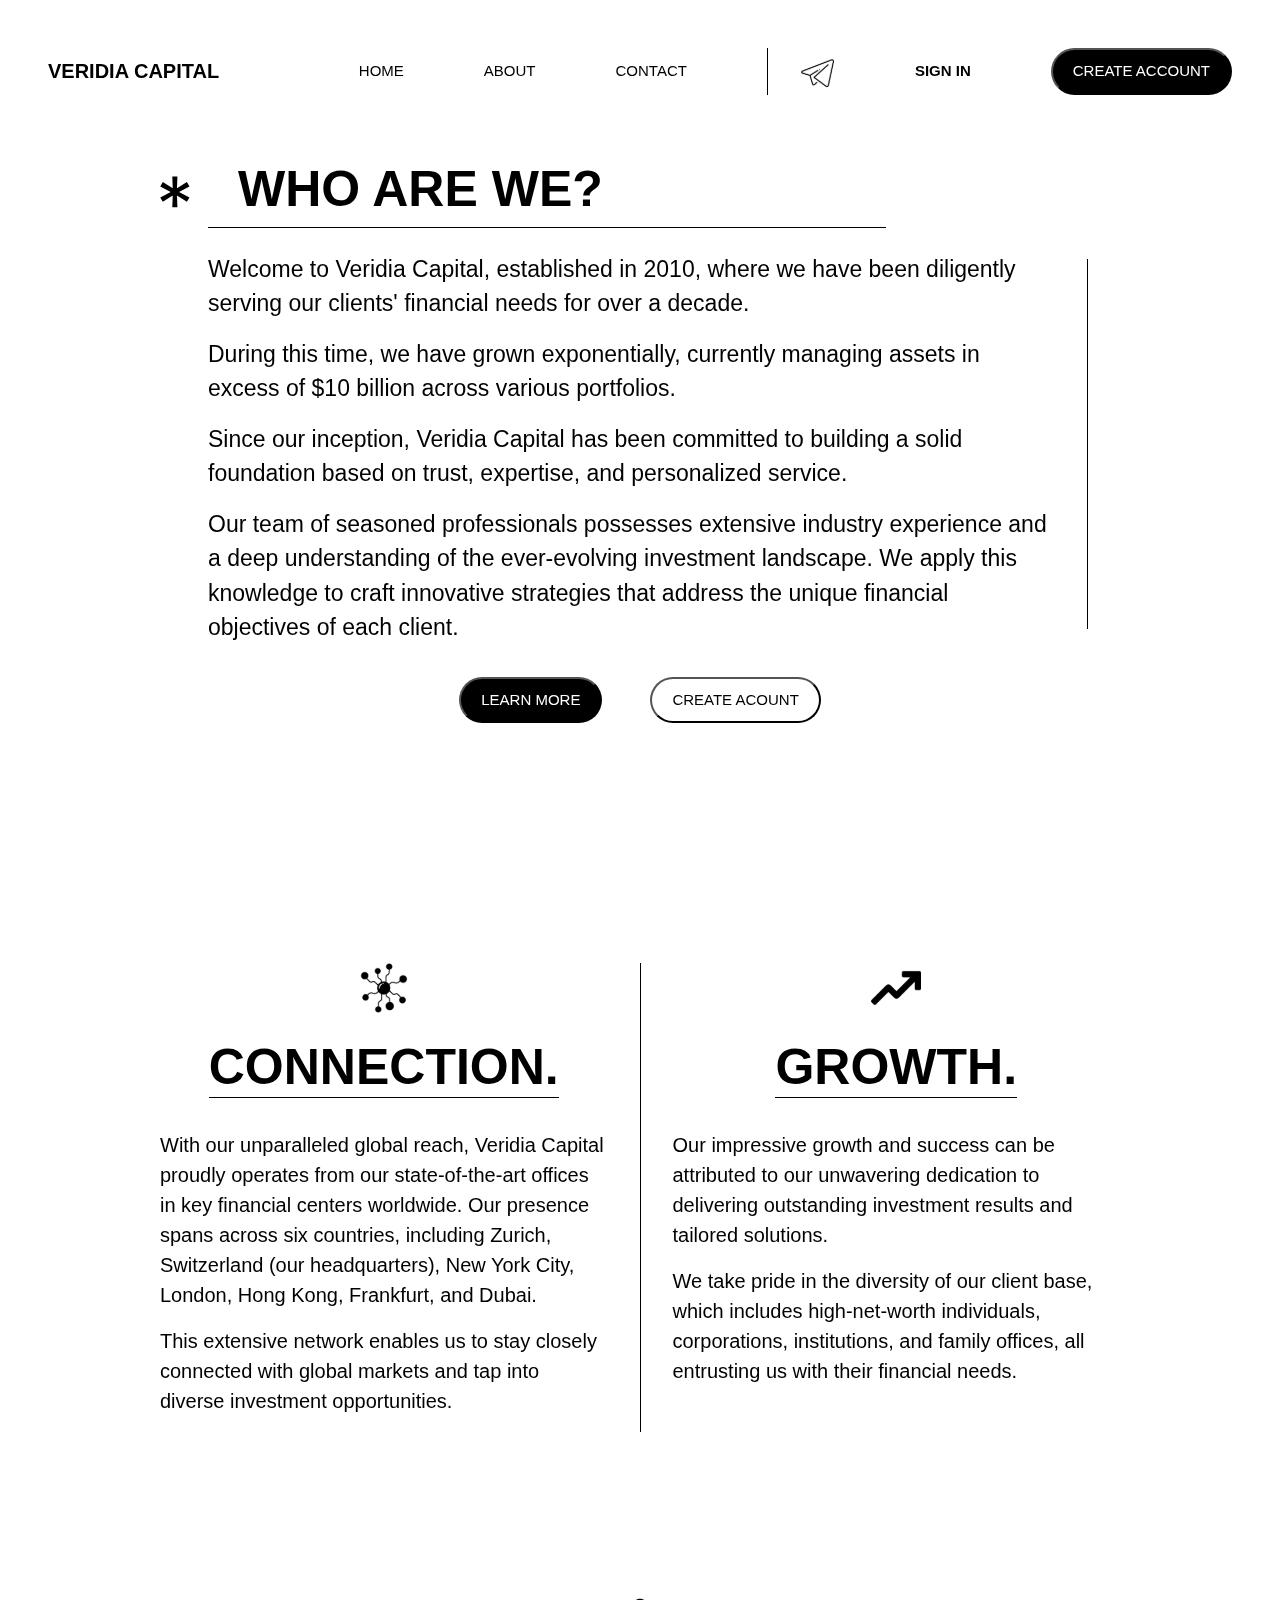
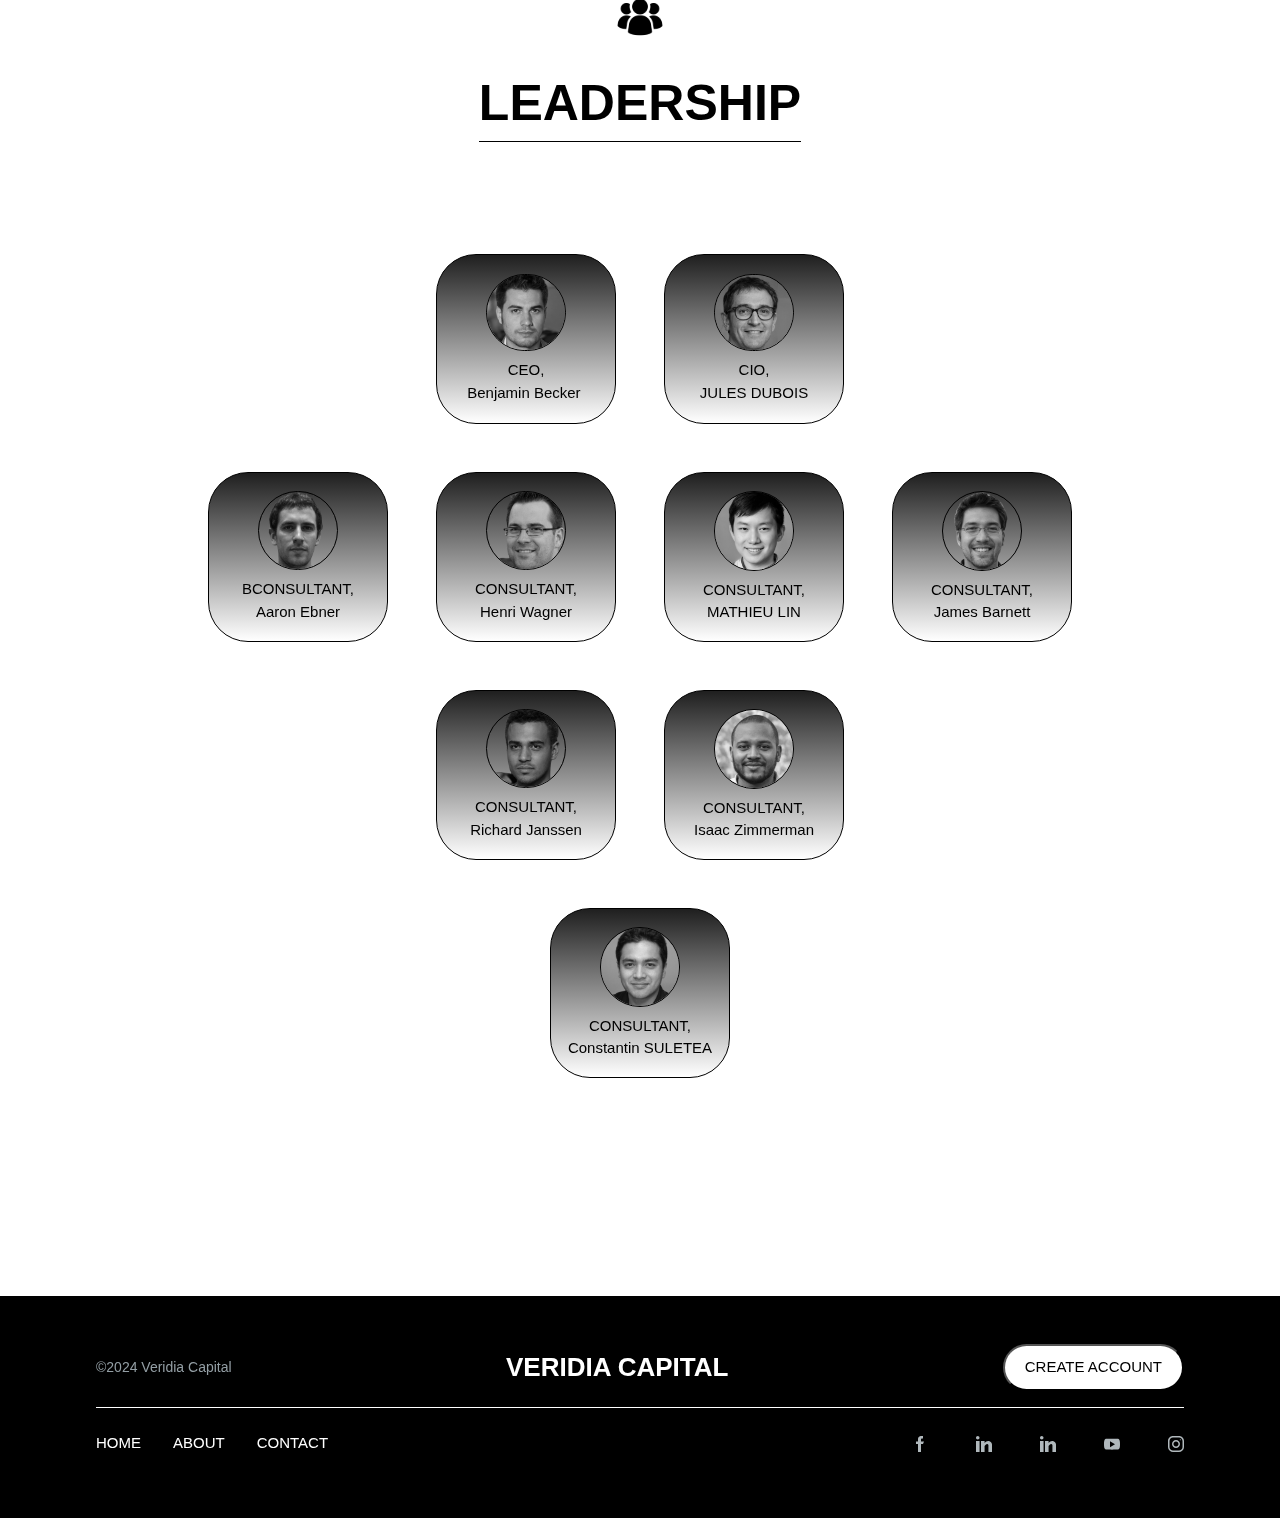
==== index.html @ 61f3ff70 "landing page" ====
<!DOCTYPE html>
<html lang="en">
  <head>
    <meta charset="UTF-8" />
    <meta name="viewport" content="width=device-width, initial-scale=1.0" />
    <title>« veridia » capital</title>
    <link
      rel="stylesheet"
      href="https://cdn.jsdelivr.net/npm/bootstrap@4.3.1/dist/css/bootstrap.min.css"
      integrity="sha384-ggOyR0iXCbMQv3Xipma34MD+dH/1fQ784/j6cY/iJTQUOhcWr7x9JvoRxT2MZw1T"
      crossorigin="anonymous"
    />
    <link rel="stylesheet" href="https://cdnjs.cloudflare.com/ajax/libs/font-awesome/4.7.0/css/font-awesome.min.css">
    <link href="./assets/css/style.css" rel="stylesheet" />
  </head>
  <body>
    <nav class="d-flex justify-content-between p-5 topnav" id="myTopnav">
        <div class="fs-20 fw-700 d-flex align-items-center">VERIDIA CAPITAL</div>
        <div class="d-flex justify-content-between">
            <ul class="d-flex gap-10 align-items-center m-auto list-style-none">
                <li>HOME</li>
                <li>ABOUT</li>
                <li>CONTACT</li>
            </ul>
            <div class="border-left-vertical"></div>
            <div class="d-flex gap-5 align-items-center m-auto">
                    <img src="./assets/img/TG.svg"></img>
                    <div class="fw-700 fs-15">SIGN IN</div>
                    <button class="nav-create-account-button">CREATE ACCOUNT</button>
            </div>
        </div>
       
        <a href="javascript:void(0);" class="icon" onclick="myFunction()">
            <i class="fa fa-bars"></i>
        </a>
    </nav>
    <div id="nav-responsive">
        <ul class="nav-ul-responsive">
            <li>HOME</li>
            <li>ABOUT</li>
            <li>CONTACT</li>
            <li>TELEGRAM</li>
            <li>SIGN IN</li>
            <li>CREATE ACCOUNT</li>
        </ul>
    </div>
    <div class="content" >
        <section class="mb-15">
            <h1 class="d-flex gap-3 fw-700 fs-75">
                    <svg class="star-svg" width="50" height="50" viewBox="0 0 54 57" fill="none" xmlns="http://www.w3.org/2000/svg" style="padding-top: 1rem;">
                        <path d="M22.1477 56.0455L22.9148 34.9517L5.08097 46.2656L0.478694 38.2116L19.2713 28.4318L0.478694 18.652L5.08097 10.598L22.9148 21.9119L22.1477 0.818179H31.3523L30.5852 21.9119L48.419 10.598L53.0213 18.652L34.2287 28.4318L53.0213 38.2116L48.419 46.2656L30.5852 34.9517L31.3523 56.0455H22.1477Z" fill="black"/>
                    </svg>
                <span >WHO ARE WE?</span>
            </h1>
            <div class="d-flex">
                <div>
                    <div class="d-flex pl-6 fs-23">
                        <div>
                            <div class="border-bottom-horizontal mb-4 w-80"></div>
                            <p>
                                Welcome to Veridia Capital, established in 2010, where we have been diligently serving our clients' financial needs for over a decade. 
                            </p>
                            <p>
                                During this time, we have grown exponentially, currently managing assets in excess of $10 billion across various portfolios.
                            </p> 
                            <p>
                                Since our inception, Veridia Capital has been committed to building a solid foundation based on trust, expertise, and personalized service.

                            </p> 
                            <p>
                                Our team of seasoned professionals possesses extensive industry experience and a deep understanding of the ever-evolving investment landscape. We apply this knowledge to craft innovative strategies that address the unique financial objectives of each client.
                            </p>
                        </div> 
                        <div class="border-right-vertical"></div>
                    </div>
                    <div class="d-flex justify-content-center gap-3 mt-3">
                        <button class="content-learn-more-button">LEARN MORE</button>
                        <button class="content-create-account-button">CREATE ACOUNT</button>
                    </div>
                </div>
                <div class="d-flex w-100 logo-first-image">
                  <img class="w-100 logo-first-image1" src="./assets/img/LOGO.svg" alt="" style="mix-blend-mode:overlay">
                </div>
            </div>
        </section>
        <section class="d-flex mb-10 leadership-wrap">
            <div class="width-50">
                <div class="text-center mb-4">
                    <img src="./assets/img/connection 1.svg" class="pb-4" />
                    <div class="d-flex justify-content-center">
                        <h2 class="fw-700 fs-50 border-bottom-horizontal">CONNECTION.</h2>
                    </div>
                </div>
                <div class="fs-20">
                    <p>
                        With our unparalleled global reach, Veridia Capital proudly operates from our state-of-the-art offices in key financial centers worldwide. Our presence spans across six countries, including Zurich, Switzerland (our headquarters), New York City, London, Hong Kong, Frankfurt, and Dubai. 
                    </p>
                    <p>
                        This extensive network enables us to stay closely connected with global markets and tap into diverse investment opportunities.
                    </p>
                </div>
            </div>
            <div class="border-right-vertical-second"></div>
            <div class="width-50">
                <div class="text-center mb-4"> 
                    <img src="./assets/img/graph 1.svg"  class="pb-4"/>
                    <div class="d-flex justify-content-center">
                        <h2 class="fw-700 fs-50 border-bottom-horizontal">GROWTH.</h2>
                    </div>
                </div>
                <div class="fs-20">
                    <p>
                        Our impressive growth and success can be attributed to our unwavering dedication to delivering outstanding investment results and tailored solutions. 
                    </p>
                        
                    <p>
                        We take pride in the diversity of our client base, which includes high-net-worth individuals, corporations, institutions, and family offices, all entrusting us with their financial needs.
                    </p>
                </div>
            </div>
        </section>
        <section>
            <div class="text-center mb-7">
                <img src="./assets/img/graph 2.svg" class="pb-4" />
                <div class="fs-50 fw-700 d-flex justify-content-center">
                    <div class="border-bottom-horizontal" style="width: fit-content;">LEADERSHIP</div>
                </div>
            </div>
            <div>
                <div class="d-flex justify-content-center gap-3 mb-5 leadership-wrap-person">
                    <div class="person-background">
                        <img class="person-background-avatar" src="./assets/img/persons/CEO Benjamin Becker.png" />
                        <div class="text-center pt-2">
                            <span>CEO,</span><br>
                            <span>Benjamin Becker </span>
                        </div>
                    </div>
                    <div class="person-background">
                        <img class="person-background-avatar" src="./assets/img/persons/JULES DUBOIS.png" />
                        <div class="text-center pt-2">
                            <span>CIO,</span><br>
                            <span>JULES DUBOIS</span>
                        </div>
                    </div>
                </div>
                <div class="d-flex justify-content-center gap-3 leadership-wrap ">
                    <div class="d-flex flex-row gap-3 mb-5 leadership-wrap-person" >
                        <div class="person-background">
                            <img class="person-background-avatar" src="./assets/img/persons/Aaron Ebner.png" />
                            <div class="text-center pt-2">
                                <span>BCONSULTANT,</span><br>
                                <span>Aaron Ebner</span>
                            </div>
                        </div>
                        <div class="person-background">
                            <img class="person-background-avatar" src="./assets/img/persons/Henri Wagner.png" />
                            <div class="text-center pt-2">
                                <span>CONSULTANT,</span><br>
                                <span>Henri Wagner</span>
                            </div>
                        </div>
                    </div>
                    <div class="d-flex flex-row gap-3 mb-5 leadership-wrap-person" >
                        <div class="person-background">
                            <img class="person-background-avatar" src="./assets/img/persons/MATHIEU LIN.png" />
                            <div class="text-center pt-2">
                                <span>CONSULTANT,</span><br>
                                <span>MATHIEU LIN</span>
                            </div>
                        </div>
                        <div class="person-background">
                            <img class="person-background-avatar" src="./assets/img/persons/James Barnett.png" />
                            <div class="text-center pt-2">
                                <span>CONSULTANT,</span><br>
                                <span>James Barnett</span>
                            </div>
                        </div>
                    </div>
                </div>
                <div class="d-flex justify-content-center gap-3 mb-5 leadership-wrap-person">
                    <div class="person-background">
                        <img class="person-background-avatar" src="./assets/img/persons/Richard Janssen.png" />
                        <div class="text-center pt-2">
                            <span>CONSULTANT,</span><br>
                            <span>Richard Janssen</span>
                        </div>
                    </div>
                    <div class="person-background">
                        <img class="person-background-avatar" src="./assets/img/persons/Isaac Zimmerman.png" />
                        <div class="text-center pt-2">
                            <span>CONSULTANT,</span><br>
                            <span>Isaac Zimmerman</span>
                        </div>
                    </div>
                </div>
                <div class="d-flex justify-content-center gap-3 mb-5 leadership-wrap-person">
                    <div class="person-background">
                        <img class="person-background-avatar" src="./assets/img/persons/Constantin SULETEA.png" />
                        <div class="text-center pt-2">
                            <span>CONSULTANT,</span><br>
                            <span>Constantin SULETEA</span>
                        </div>
                    </div>
                </div>
            </div>
            <div class="d-flex justify-content-center mt_-6 w-100">
                <img class="logo-image-buttom" src="./assets/img/LOGO.svg" alt="" width="400px" style="mix-blend-mode:overlay">
              </div>
        </section>
    </div>
    <footer class="mt_-6">
        <div class="footer-section-above border-bottom-horizontal-white">
            <span class="footer-2024">©2024 Veridia Capital</span>
            <span class="fs-26 fw-700 footer-logo-title">VERIDIA CAPITAL</span>
            <button class="footer-create-account-button">CREATE ACCOUNT</button>
        </div>
        <div class="footer-section-above pt-4">
            <ul class="footer-below-ul ">
                <li>HOME</li>
                <li>ABOUT</li>
                <li>CONTACT</li>
            </ul>
            <ul class="d-flex align-items-center list-style-none gap-3">
                <li><img src="./assets/img/facebook.svg" /></li>
                <li><img src="./assets/img/linkedin.svg" /></li>
                <li><img src="./assets/img/x.svg" /></li>
                <li><img src="./assets/img/youtube.svg" /></li>
                <li><img src="./assets/img/Instagram.svg" /></li>
            </ul>
        </div>
    </footer>
  </body>
  <script>
    function myFunction() {
        var element = document.getElementById("nav-responsive");
            if (element.style.display === "none") {
                element.style.display = "block";
            } else {
                element.style.display = "none";
        }
    }
    </script>
  <script
    src="https://code.jquery.com/jquery-3.3.1.slim.min.js"
    integrity="sha384-q8i/X+965DzO0rT7abK41JStQIAqVgRVzpbzo5smXKp4YfRvH+8abtTE1Pi6jizo"
    crossorigin="anonymous"
  ></script>
  <script
    src="https://cdn.jsdelivr.net/npm/popper.js@1.14.7/dist/umd/popper.min.js"
    integrity="sha384-UO2eT0CpHqdSJQ6hJty5KVphtPhzWj9WO1clHTMGa3JDZwrnQq4sF86dIHNDz0W1"
    crossorigin="anonymous"
  ></script>
  <script
    src="https://cdn.jsdelivr.net/npm/bootstrap@4.3.1/dist/js/bootstrap.min.js"
    integrity="sha384-JjSmVgyd0p3pXB1rRibZUAYoIIy6OrQ6VrjIEaFf/nJGzIxFDsf4x0xIM+B07jRM"
    crossorigin="anonymous"
  ></script>
</html>
---- assets/css/style.css ----
body {
  background-image: url("../img/BG.png");
  background-size: cover;
  background-repeat: no-repeat;
  font-family: "Helvetica Neue", Helvetica, Arial, sans-serif;
  font-size: 15px;
  color: black;
}
.fs-20 {
  font-size: 20px;
}
.fs-26 {
  font-size: 26px;
}
.gap-10 {
  gap: 10rem;
}
.gap-5 {
  gap: 5rem;
}
.list-style-none {
  list-style: none;
}
.border-left-vertical {
  border-left: 1px solid;
  margin-left: 10rem;
  margin-right: 2rem;
}
.border-right-vertical {
  border-right: 1px solid;
  margin: 2rem;
}
.border-right-vertical-second {
  border-right: 1px solid;
  margin: 0 2rem;
}
.nav-create-account-button {
  background-color: black;
  color: white;
  border-radius: 39px;
  padding: 10px 20px;
}
.fs-15 {
  font-size: 15px;
}
.fw-700 {
  font-weight: 700;
}
.fs-75 {
  font-size: 75px;
}
.fs-50 {
  font-size: 50px;
}
.content {
  padding: 1rem 10rem;
}
.gap-3 {
  gap: 3rem;
}
.border-bottom-horizontal {
  border-bottom: 1px solid;
  width: fit-content;
}
.fs-23 {
  font-size: 23px;
}
.px-6 {
  padding: 1rem 3rem;
}
.pl-6 {
  padding-left: 3rem;
}
.w-80 {
  width: 80%;
}
.h-80 {
  height: 80%;
}
.content-learn-more-button {
  background-color: black;
  color: white;
  border-radius: 39px;
  padding: 10px 20px;
}
.content-create-account-button {
  color: black;
  border-radius: 39px;
  padding: 10px 20px;
  background-color: transparent;
}
.mb-15 {
  margin-bottom: 15rem;
}
.mb-10 {
  margin-bottom: 10rem;
}
.mb-7 {
  margin-bottom: 7rem;
}

.person-background {
  background: linear-gradient(180deg, #1f1f1f 0%, rgba(31, 31, 31, 0) 100%);
  border: 1px solid #000000;
  width: 293px;
  height: 280px;
  border-radius: 40px;
  display: flex;
  flex-direction: column;
  justify-content: center;
  align-items: center;
}
.person-background-avatar {
  border: 1px solid #000000;
  border-radius: 60px;
  filter: grayscale(100%);
  width: 150px;
}
footer {
  background-color: black;
  padding: 3rem 6rem;
}
.footer-section-above {
  display: flex;
  justify-content: space-between;
  align-items: center;
  color: white;
}
.footer-2024 {
  color: #939ea4;
  font-size: 14px;
}
.border-bottom-horizontal-white {
  border-bottom: 1px solid white;
  padding-bottom: 1rem;
}
.footer-below-ul {
  display: flex;
  padding-left: 0 !important;
  gap: 2rem;
  color: white;
  align-items: center;
  list-style: none;
}
.mt_-6 {
  margin-top: -6rem;
}
.footer-create-account-button {
  color: black;
  border-radius: 39px;
  padding: 10px 20px;
  background-color: white;
}
.width-50 {
  width: 50%;
}

.topnav .icon {
  display: none;
  color: black;
}

.flex-row {
  flex-direction: row;
}
.nav-ul-responsive {
    list-style: none;
    line-height: 3rem;
    padding-top: 3rem;
}
.nav-ul-responsive > li {
    font-size: 25px;
    color: white;

}
#nav-responsive {
    display: none;
    background-color:#697373;
    position: absolute;
    width: 100%;
    height: 100%;
    padding-left: 2rem;
}

@media only screen and (max-width: 1636px) {
  .person-background {
    background: linear-gradient(180deg, #1f1f1f 0%, rgba(31, 31, 31, 0) 100%);
    border: 1px solid #000000;
    width: 250px;
    height: 240px;
    border-radius: 40px;
    display: flex;
    flex-direction: column;
    justify-content: center;
    align-items: center;
  }
  .person-background-avatar {
    border: 1px solid #000000;
    border-radius: 60px;
    filter: grayscale(100%);
    width: 130px;
  }
}

@media only screen and (max-width: 1464px) {
  .person-background {
    background: linear-gradient(180deg, #1f1f1f 0%, rgba(31, 31, 31, 0) 100%);
    border: 1px solid #000000;
    width: 210px;
    height: 200px;
    border-radius: 40px;
    display: flex;
    flex-direction: column;
    justify-content: center;
    align-items: center;
  }
  .person-background-avatar {
    border: 1px solid #000000;
    border-radius: 60px;
    filter: grayscale(100%);
    width: 100px;
  }
  .gap-10 {
    gap: 7rem !important;
  }
  .border-left-vertical {
    border-left: 1px solid;
    margin-left: 7rem;
    margin-right: 2rem;
  }
}

@media only screen and (max-width: 1300px) {
  .person-background {
    background: linear-gradient(180deg, #1f1f1f 0%, rgba(31, 31, 31, 0) 100%);
    border: 1px solid #000000;
    width: 180px;
    height: 170px;
    border-radius: 40px;
    display: flex;
    flex-direction: column;
    justify-content: center;
    align-items: center;
  }
  .person-background-avatar {
    border: 1px solid #000000;
    border-radius: 60px;
    filter: grayscale(100%);
    width: 80px;
  }
  .gap-10 {
    gap: 5rem !important;
  }
  .logo-first-image {
    width: auto !important;
  }
  .logo-first-image1 {
    display: none !important;
  }
  .logo-image-buttom {
    width: 300px;
  }
  .mt_-6 {
    margin-top: -4rem;
  }
  .fs-75 {
    font-size: 50px;
  }
  .star-svg {
    width: 30px;
  }
  .border-left-vertical {
    border-left: 1px solid;
    margin-left: 5rem;
    margin-right: 2rem;
  }
}

@media only screen and (max-width: 1185px) {
  .person-background {
    background: linear-gradient(180deg, #1f1f1f 0%, rgba(31, 31, 31, 0) 100%);
    border: 1px solid #000000;
    width: 210px;
    height: 200px;
    border-radius: 40px;
    display: flex;
    flex-direction: column;
    justify-content: center;
    align-items: center;
  }
  .person-background-avatar {
    border: 1px solid #000000;
    border-radius: 60px;
    filter: grayscale(100%);
    width: 100px;
  }
  .gap-10 {
    gap: 3rem !important;
  }
  .logo-first-image {
    width: auto !important;
  }
  .logo-first-image1 {
    display: none !important;
  }
  .logo-image-buttom {
    width: 300px;
  }
  .mt_-6 {
    margin-top: -4rem;
  }
  .fs-75 {
    font-size: 50px;
  }
  .star-svg {
    width: 30px;
  }
  .leadership-wrap {
    flex-direction: column;
    align-items: center;
    gap: 0px;
  }
  .gap-5 {
    gap: 2rem;
  }
  .width-50 {
    width: 100% !important;
  }
  .border-left-vertical {
    border-left: 1px solid;
    margin-left: 3rem;
    margin-right: 2rem;
  }
}

@media only screen and (max-width: 973px) {
  .icon {
    display: block !important;
  }
  .topnav > div:nth-child(2) {
    display: none !important;
  }
  .border-right-vertical {
    display: none;
  }
}

@media only screen and (max-width: 800px) {
  .content {
    padding: 1rem 5rem;
  }
  .mb-15 {
    margin-bottom: 5rem;
  }
  .mb-10 {
    margin-bottom: 5rem;
  }
  .border-bottom-horizontal {
    font-size: 2.5rem;
  }
  .mb-7 {
    margin-bottom: 3rem;
  }
  .footer-logo-title {
    display: none;
  }
  .gap-3 {
    gap: 1rem;
  }
  .gap-5 {
    gap: 1rem;
  }
}

@media only screen and (max-width: 600px) {
  .content {
    padding: 1rem 3rem;
  }
  .footer-create-account-button {
    display: none;
  }
  .footer-below-ul {
    flex-direction: column;
    color: white;
    list-style: none;
    gap: 0.5rem;
    align-items: start;
  }
  .footer-section-above {
    display: flex;
    justify-content: space-between;
    align-items: end;
    color: white;
  }
  .pl-6 {
    padding-left: 0;
  }
  .leadership-wrap {
    flex-direction: column;
    align-items: center;
    gap: 0px !important;
  }
}

@media only screen and (max-width: 533px) {
  .person-background {
    background: linear-gradient(180deg, #1f1f1f 0%, rgba(31, 31, 31, 0) 100%);
    border: 1px solid #000000;
    width: 293px;
    height: 280px;
    border-radius: 40px;
    display: flex;
    flex-direction: column;
    justify-content: center;
    align-items: center;
  }
  .person-background-avatar {
    border: 1px solid #000000;
    border-radius: 60px;
    filter: grayscale(100%);
    width: 150px;
  }
  .leadership-wrap-person {
    flex-direction: column !important;
    align-items: center;
    gap: 1rem !important;
  }
  .mb-5 {
    margin-bottom: 1rem !important;
  }
}
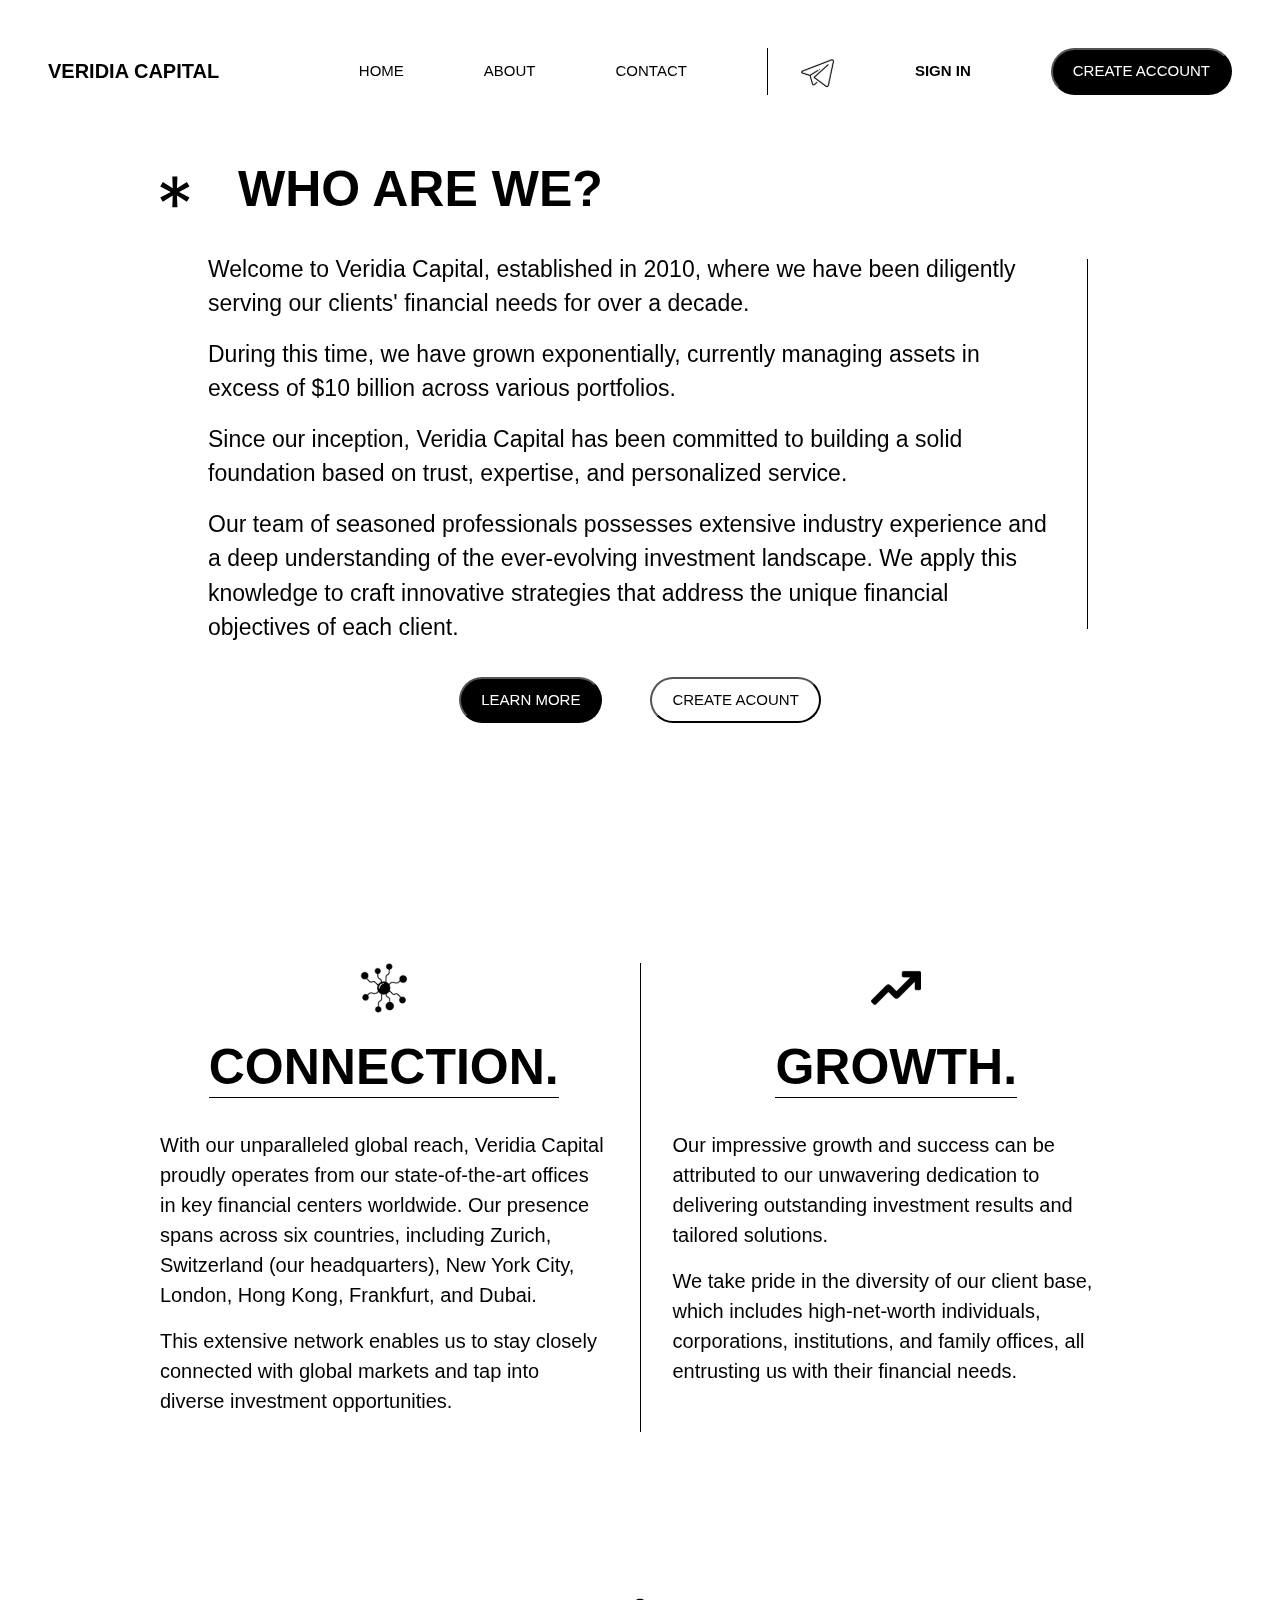
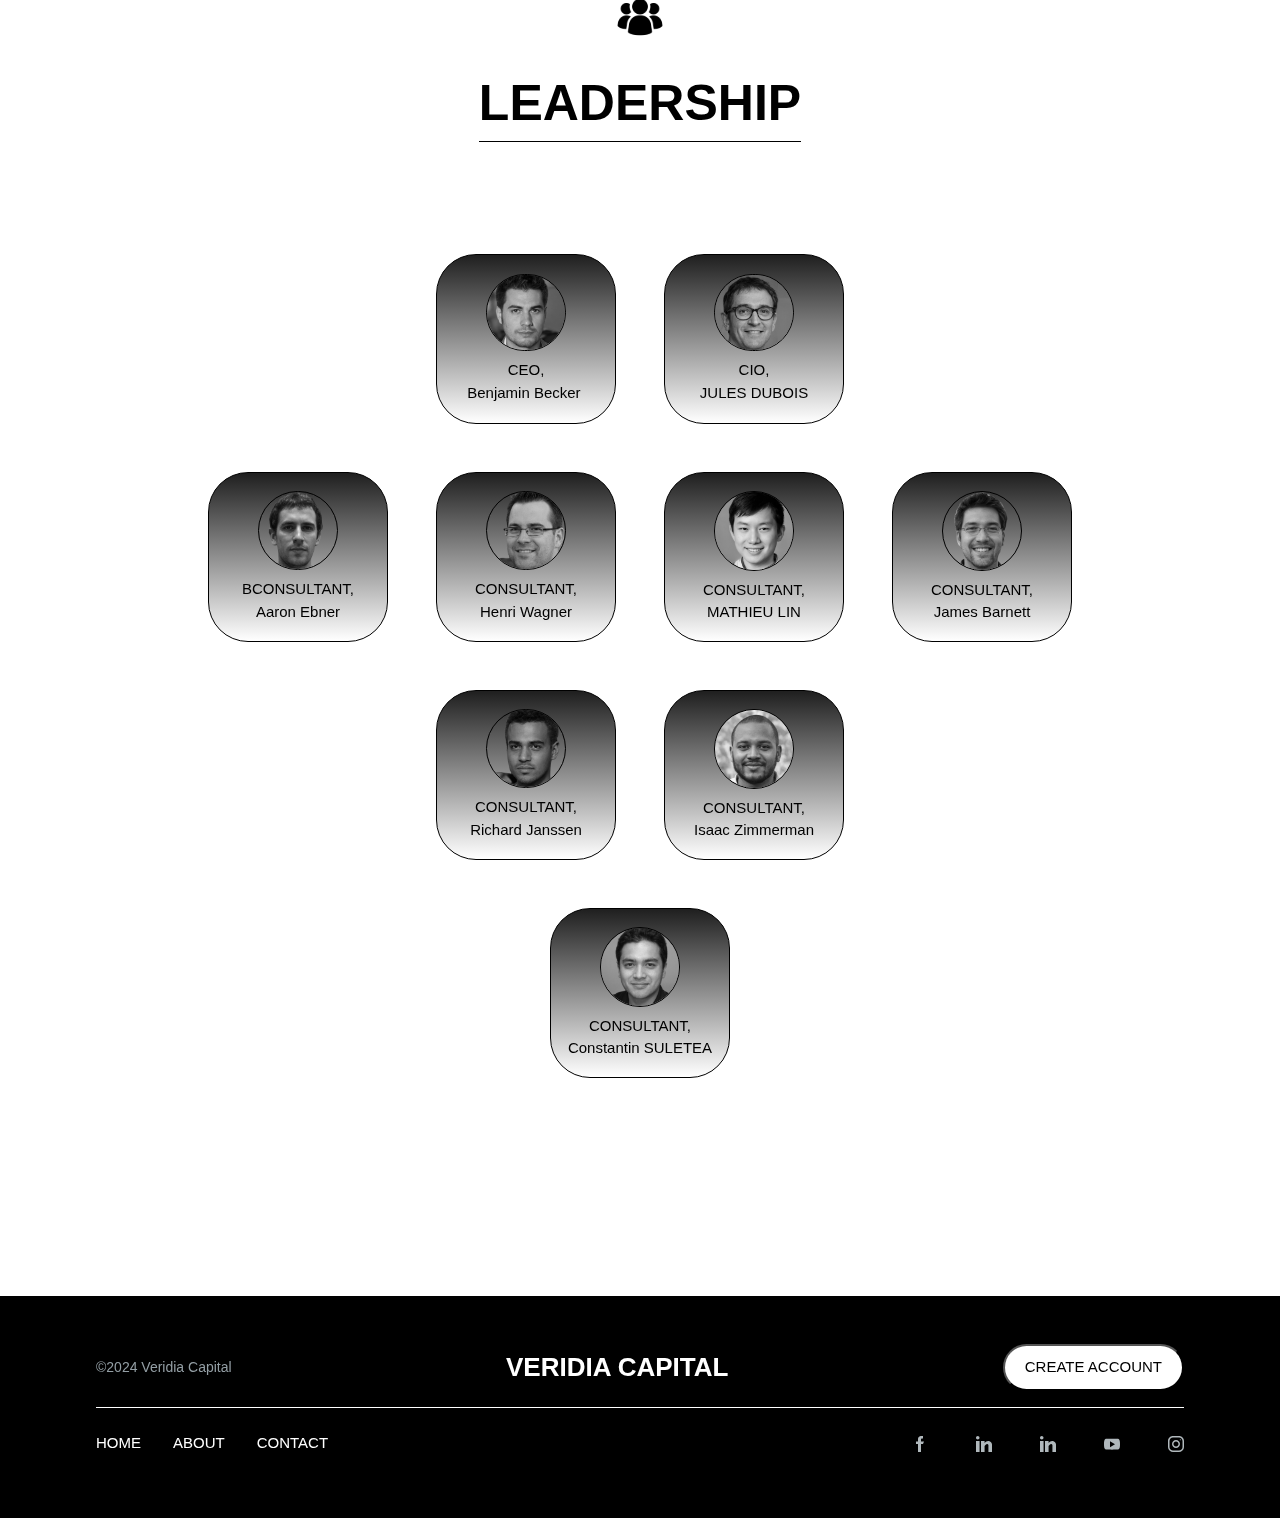
==== commit 52ad45d5: "contact-page-upage" ====
--- a/index.html
+++ b/index.html
@@ -3,7 +3,8 @@
   <head>
     <meta charset="UTF-8" />
     <meta name="viewport" content="width=device-width, initial-scale=1.0" />
-    <title>« veridia » capital</title>
+    <title>Veridia Capital</title>
+    <meta name="description" content="Veridia-Capital is a leading investment firm specializing in sustainable and socially responsible investments. Explore our diverse portfolio and innovative approach to finance for a brighter, greener future.">
     <link
       rel="stylesheet"
       href="https://cdn.jsdelivr.net/npm/bootstrap@4.3.1/dist/css/bootstrap.min.css"
@@ -18,9 +19,9 @@
         <div class="fs-20 fw-700 d-flex align-items-center">VERIDIA CAPITAL</div>
         <div class="d-flex justify-content-between">
             <ul class="d-flex gap-10 align-items-center m-auto list-style-none">
-                <li>HOME</li>
+                <li><a href="./index.html">HOME</a></li>
                 <li>ABOUT</li>
-                <li>CONTACT</li>
+                 <li><a href="./contact.html">CONTACT</a></li>
             </ul>
             <div class="border-left-vertical"></div>
             <div class="d-flex gap-5 align-items-center m-auto">
@@ -50,7 +51,7 @@
                     <svg class="star-svg" width="50" height="50" viewBox="0 0 54 57" fill="none" xmlns="http://www.w3.org/2000/svg" style="padding-top: 1rem;">
                         <path d="M22.1477 56.0455L22.9148 34.9517L5.08097 46.2656L0.478694 38.2116L19.2713 28.4318L0.478694 18.652L5.08097 10.598L22.9148 21.9119L22.1477 0.818179H31.3523L30.5852 21.9119L48.419 10.598L53.0213 18.652L34.2287 28.4318L53.0213 38.2116L48.419 46.2656L30.5852 34.9517L31.3523 56.0455H22.1477Z" fill="black"/>
                     </svg>
-                <span >WHO ARE WE?</span>
+                <span>WHO ARE WE?</span>
             </h1>
             <div class="d-flex">
                 <div>
--- a/assets/css/style.css
+++ b/assets/css/style.css
@@ -6,95 +6,141 @@
   font-size: 15px;
   color: black;
 }
+
+.content {
+  padding: 1rem 10rem;
+}
+
+.fs-15 {
+  font-size: 15px;
+}
+
+.fs-18 {
+  font-size: 18px;
+}
+
 .fs-20 {
   font-size: 20px;
 }
+
+.fs-23 {
+  font-size: 23px;
+}
+
+.fs-25 {
+  font-size: 25px;
+}
+
 .fs-26 {
   font-size: 26px;
 }
+
+.fs-50 {
+  font-size: 50px;
+}
+
+.fs-75 {
+  font-size: 75px;
+}
+
+.gap-3 {
+  gap: 3rem;
+}
+
+.gap-5 {
+  gap: 5rem;
+}
+
 .gap-10 {
   gap: 10rem;
 }
-.gap-5 {
-  gap: 5rem;
-}
-.list-style-none {
-  list-style: none;
-}
+
+.fw-600 {
+  font-weight: 600;
+}
+
+.fw-700 {
+  font-weight: 700;
+}
+
+.px-6 {
+  padding: 1rem 3rem;
+}
+
+.pl-6 {
+  padding-left: 3rem;
+}
+
+.w-40 {
+  width: 40%;
+}
+
+.w-60 {
+  width: 60%;
+}
+
+.w-80 {
+  width: 80%;
+}
+
+.h-80 {
+  height: 80%;
+}
+
 .border-left-vertical {
   border-left: 1px solid;
   margin-left: 10rem;
   margin-right: 2rem;
 }
+
+.list-style-none {
+  list-style: none;
+}
+
+.border-bottom-horizontal {
+  border-bottom: 1px solid;
+  width: fit-content;
+}
+
 .border-right-vertical {
   border-right: 1px solid;
   margin: 2rem;
 }
+
 .border-right-vertical-second {
   border-right: 1px solid;
   margin: 0 2rem;
 }
+
 .nav-create-account-button {
   background-color: black;
   color: white;
   border-radius: 39px;
   padding: 10px 20px;
 }
-.fs-15 {
-  font-size: 15px;
-}
-.fw-700 {
-  font-weight: 700;
-}
-.fs-75 {
-  font-size: 75px;
-}
-.fs-50 {
-  font-size: 50px;
-}
-.content {
-  padding: 1rem 10rem;
-}
-.gap-3 {
-  gap: 3rem;
-}
-.border-bottom-horizontal {
-  border-bottom: 1px solid;
-  width: fit-content;
-}
-.fs-23 {
-  font-size: 23px;
-}
-.px-6 {
-  padding: 1rem 3rem;
-}
-.pl-6 {
-  padding-left: 3rem;
-}
-.w-80 {
-  width: 80%;
-}
-.h-80 {
-  height: 80%;
-}
+
 .content-learn-more-button {
   background-color: black;
   color: white;
   border-radius: 39px;
   padding: 10px 20px;
 }
+
 .content-create-account-button {
   color: black;
   border-radius: 39px;
   padding: 10px 20px;
   background-color: transparent;
 }
+
 .mb-15 {
   margin-bottom: 15rem;
 }
+
 .mb-10 {
   margin-bottom: 10rem;
 }
+
 .mb-7 {
   margin-bottom: 7rem;
 }
@@ -110,30 +156,36 @@
   justify-content: center;
   align-items: center;
 }
+
 .person-background-avatar {
   border: 1px solid #000000;
   border-radius: 60px;
   filter: grayscale(100%);
   width: 150px;
 }
+
 footer {
   background-color: black;
   padding: 3rem 6rem;
 }
+
 .footer-section-above {
   display: flex;
   justify-content: space-between;
   align-items: center;
   color: white;
 }
+
 .footer-2024 {
   color: #939ea4;
   font-size: 14px;
 }
+
 .border-bottom-horizontal-white {
   border-bottom: 1px solid white;
   padding-bottom: 1rem;
 }
+
 .footer-below-ul {
   display: flex;
   padding-left: 0 !important;
@@ -142,15 +194,18 @@
   align-items: center;
   list-style: none;
 }
+
 .mt_-6 {
   margin-top: -6rem;
 }
+
 .footer-create-account-button {
   color: black;
   border-radius: 39px;
   padding: 10px 20px;
   background-color: white;
 }
+
 .width-50 {
   width: 50%;
 }
@@ -163,23 +218,38 @@
 .flex-row {
   flex-direction: row;
 }
+
 .nav-ul-responsive {
-    list-style: none;
-    line-height: 3rem;
-    padding-top: 3rem;
-}
-.nav-ul-responsive > li {
-    font-size: 25px;
-    color: white;
-
-}
+  list-style: none;
+  line-height: 3rem;
+  padding-top: 3rem;
+}
+
+.nav-ul-responsive>li {
+  font-size: 25px;
+  color: white;
+
+}
+
 #nav-responsive {
-    display: none;
-    background-color:#697373;
-    position: absolute;
-    width: 100%;
-    height: 100%;
-    padding-left: 2rem;
+  display: none;
+  background-color: #697373;
+  position: absolute;
+  width: 100%;
+  height: 100%;
+  padding-left: 2rem;
+}
+
+a {
+  color: black;
+  text-decoration: none;
+  background-color: transparent;
+}
+
+.contact-page {
+  display: flex;
+  flex-direction: column;
+  width: 40%;
 }
 
 @media only screen and (max-width: 1636px) {
@@ -194,6 +264,7 @@
     justify-content: center;
     align-items: center;
   }
+
   .person-background-avatar {
     border: 1px solid #000000;
     border-radius: 60px;
@@ -214,15 +285,18 @@
     justify-content: center;
     align-items: center;
   }
+
   .person-background-avatar {
     border: 1px solid #000000;
     border-radius: 60px;
     filter: grayscale(100%);
     width: 100px;
   }
+
   .gap-10 {
     gap: 7rem !important;
   }
+
   .border-left-vertical {
     border-left: 1px solid;
     margin-left: 7rem;
@@ -242,33 +316,42 @@
     justify-content: center;
     align-items: center;
   }
+
   .person-background-avatar {
     border: 1px solid #000000;
     border-radius: 60px;
     filter: grayscale(100%);
     width: 80px;
   }
+
   .gap-10 {
     gap: 5rem !important;
   }
+
   .logo-first-image {
     width: auto !important;
   }
+
   .logo-first-image1 {
     display: none !important;
   }
+
   .logo-image-buttom {
     width: 300px;
   }
+
   .mt_-6 {
     margin-top: -4rem;
   }
+
   .fs-75 {
     font-size: 50px;
   }
+
   .star-svg {
     width: 30px;
   }
+
   .border-left-vertical {
     border-left: 1px solid;
     margin-left: 5rem;
@@ -288,58 +371,84 @@
     justify-content: center;
     align-items: center;
   }
+
   .person-background-avatar {
     border: 1px solid #000000;
     border-radius: 60px;
     filter: grayscale(100%);
     width: 100px;
   }
+
   .gap-10 {
     gap: 3rem !important;
   }
+
   .logo-first-image {
     width: auto !important;
   }
+
   .logo-first-image1 {
     display: none !important;
   }
+
   .logo-image-buttom {
     width: 300px;
   }
+
   .mt_-6 {
     margin-top: -4rem;
   }
+
   .fs-75 {
     font-size: 50px;
   }
+
   .star-svg {
     width: 30px;
   }
+
   .leadership-wrap {
     flex-direction: column;
     align-items: center;
     gap: 0px;
   }
+
   .gap-5 {
     gap: 2rem;
   }
+
   .width-50 {
     width: 100% !important;
   }
+
   .border-left-vertical {
     border-left: 1px solid;
     margin-left: 3rem;
     margin-right: 2rem;
   }
+
+  .contact-page {
+    display: flex;
+    flex-direction: column;
+    width: 100%;
+  }
+  .w-40 {
+    width: 100%;
+  }
+  .w-60 {
+    width: 100%;
+  }
 }
 
 @media only screen and (max-width: 973px) {
   .icon {
     display: block !important;
   }
-  .topnav > div:nth-child(2) {
+
+  .topnav>div:nth-child(2) {
     display: none !important;
   }
+
   .border-right-vertical {
     display: none;
   }
@@ -349,24 +458,27 @@
   .content {
     padding: 1rem 5rem;
   }
+
   .mb-15 {
     margin-bottom: 5rem;
   }
+
   .mb-10 {
     margin-bottom: 5rem;
   }
-  .border-bottom-horizontal {
-    font-size: 2.5rem;
-  }
+
   .mb-7 {
     margin-bottom: 3rem;
   }
+
   .footer-logo-title {
     display: none;
   }
+
   .gap-3 {
     gap: 1rem;
   }
+
   .gap-5 {
     gap: 1rem;
   }
@@ -376,9 +488,11 @@
   .content {
     padding: 1rem 3rem;
   }
+
   .footer-create-account-button {
     display: none;
   }
+
   .footer-below-ul {
     flex-direction: column;
     color: white;
@@ -386,15 +500,18 @@
     gap: 0.5rem;
     align-items: start;
   }
+
   .footer-section-above {
     display: flex;
     justify-content: space-between;
     align-items: end;
     color: white;
   }
+
   .pl-6 {
     padding-left: 0;
   }
+
   .leadership-wrap {
     flex-direction: column;
     align-items: center;
@@ -414,18 +531,21 @@
     justify-content: center;
     align-items: center;
   }
+
   .person-background-avatar {
     border: 1px solid #000000;
     border-radius: 60px;
     filter: grayscale(100%);
     width: 150px;
   }
+
   .leadership-wrap-person {
     flex-direction: column !important;
     align-items: center;
     gap: 1rem !important;
   }
+
   .mb-5 {
     margin-bottom: 1rem !important;
   }
-}
+}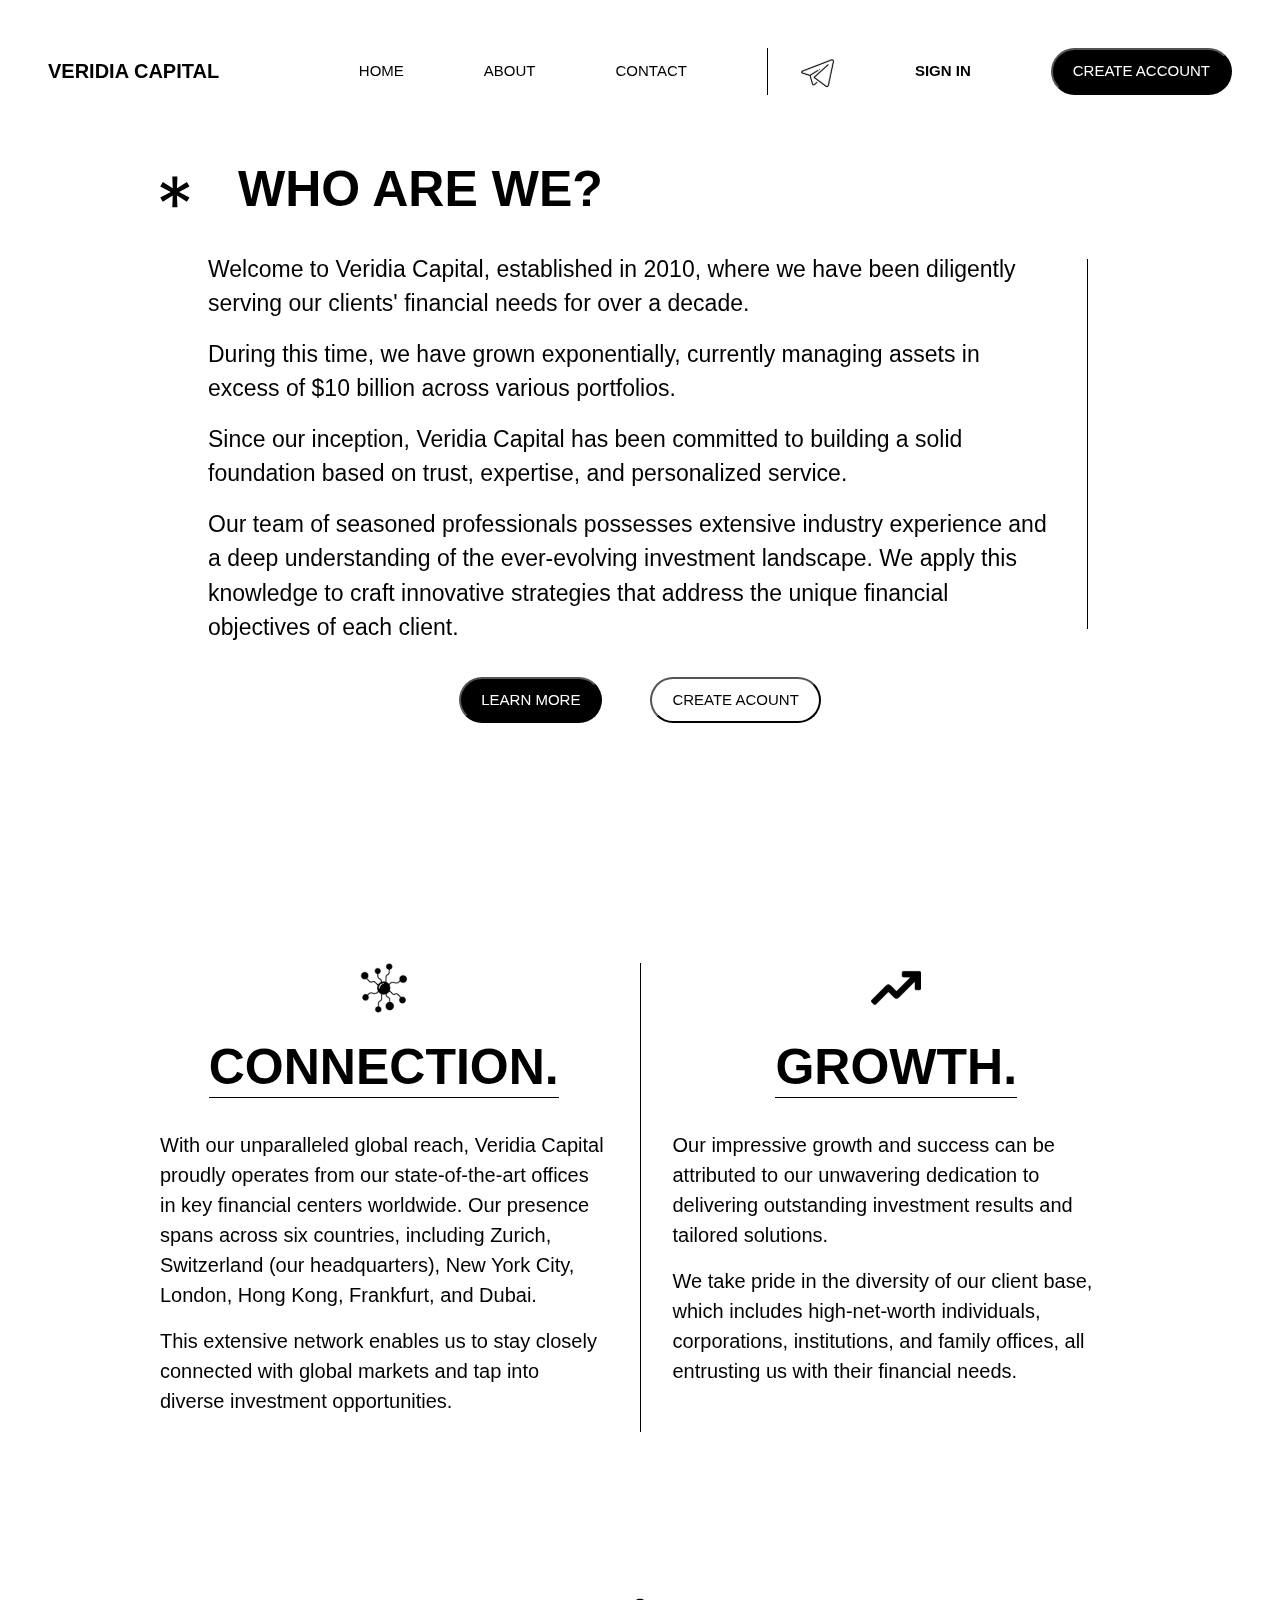
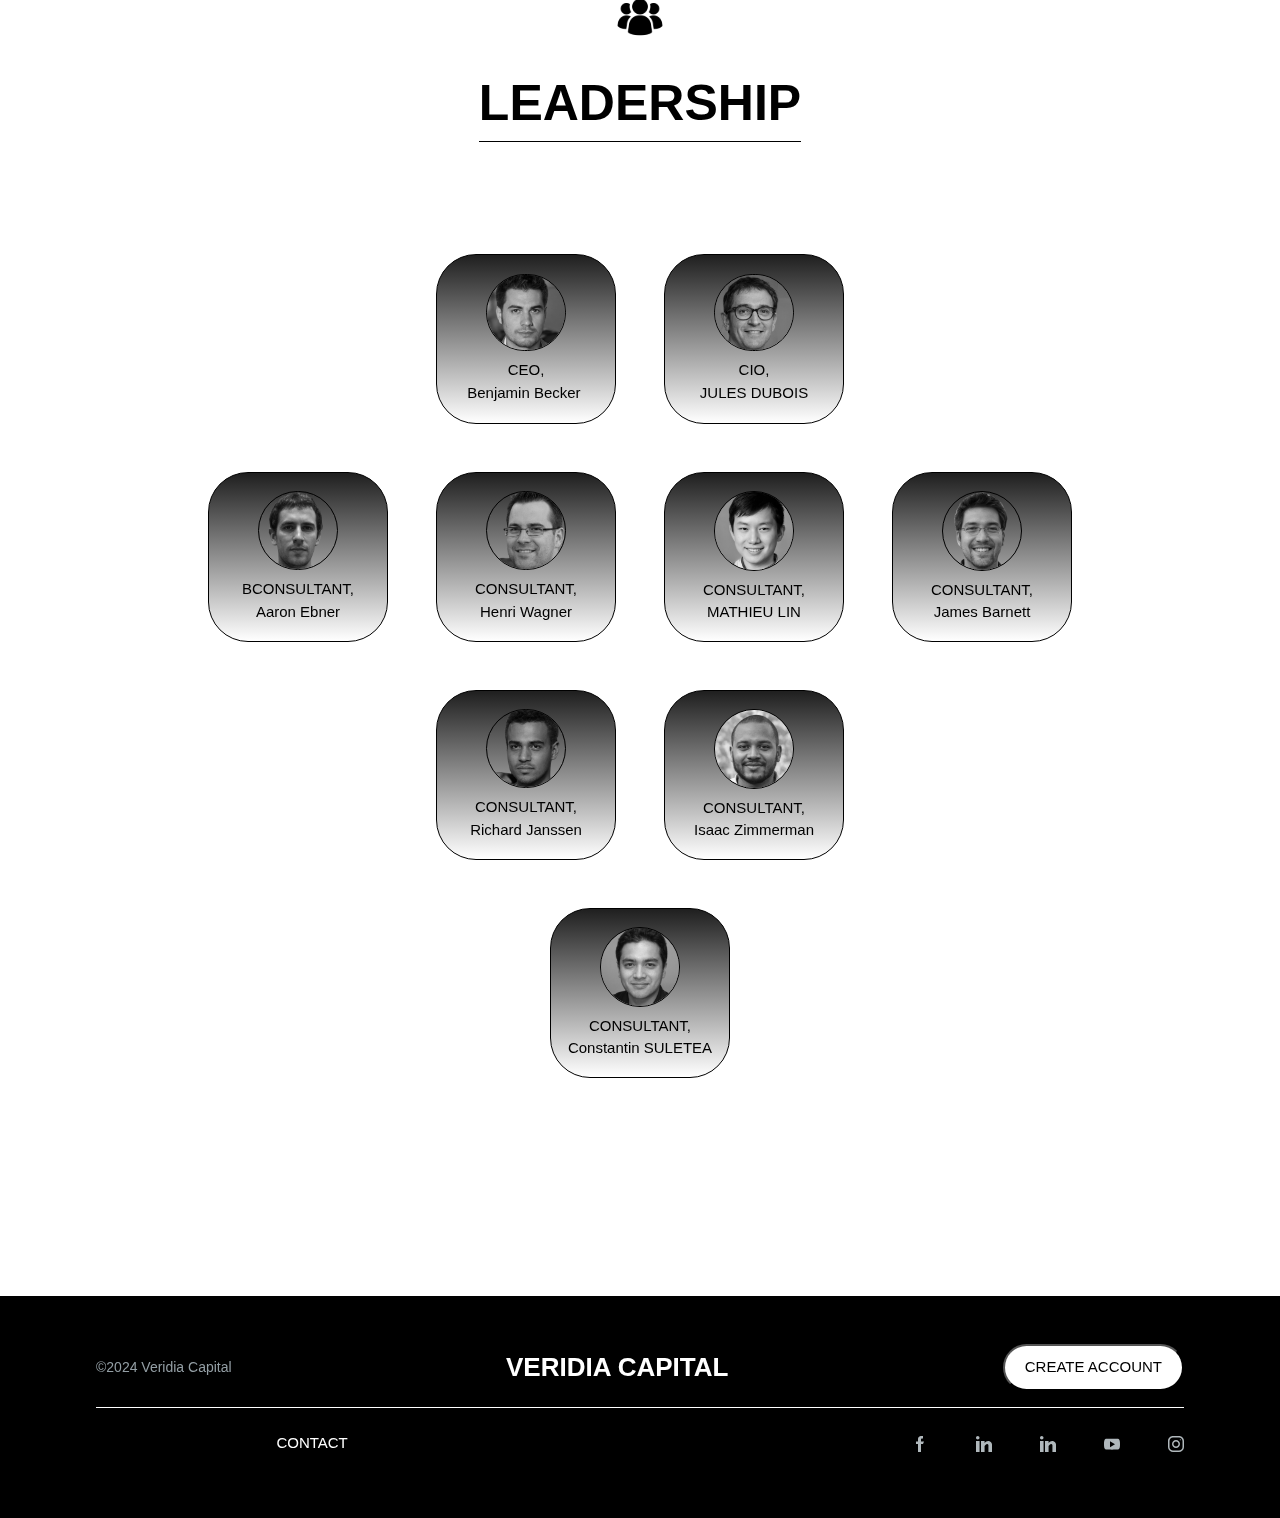
==== commit 4756c69e: "update" ====
--- a/index.html
+++ b/index.html
@@ -21,7 +21,7 @@
             <ul class="d-flex gap-10 align-items-center m-auto list-style-none">
                 <li><a href="./index.html">HOME</a></li>
                 <li>ABOUT</li>
-                 <li><a href="./contact.html">CONTACT</a></li>
+                <li><a href="./contact.html">CONTACT</a></li>
             </ul>
             <div class="border-left-vertical"></div>
             <div class="d-flex gap-5 align-items-center m-auto">
@@ -37,9 +37,9 @@
     </nav>
     <div id="nav-responsive">
         <ul class="nav-ul-responsive">
-            <li>HOME</li>
+            <li><a href="./index.html">HOME</a></li>
             <li>ABOUT</li>
-            <li>CONTACT</li>
+            <li><a href="./contact.html">CONTACT</a></li>
             <li>TELEGRAM</li>
             <li>SIGN IN</li>
             <li>CREATE ACCOUNT</li>
@@ -217,8 +217,8 @@
         </div>
         <div class="footer-section-above pt-4">
             <ul class="footer-below-ul ">
-                <li>HOME</li>
-                <li>ABOUT</li>
+                <li><a href="./index.html">HOME</a></li>
+                <li><a href="./contact.html">CONTACT</a></li>
                 <li>CONTACT</li>
             </ul>
             <ul class="d-flex align-items-center list-style-none gap-3">
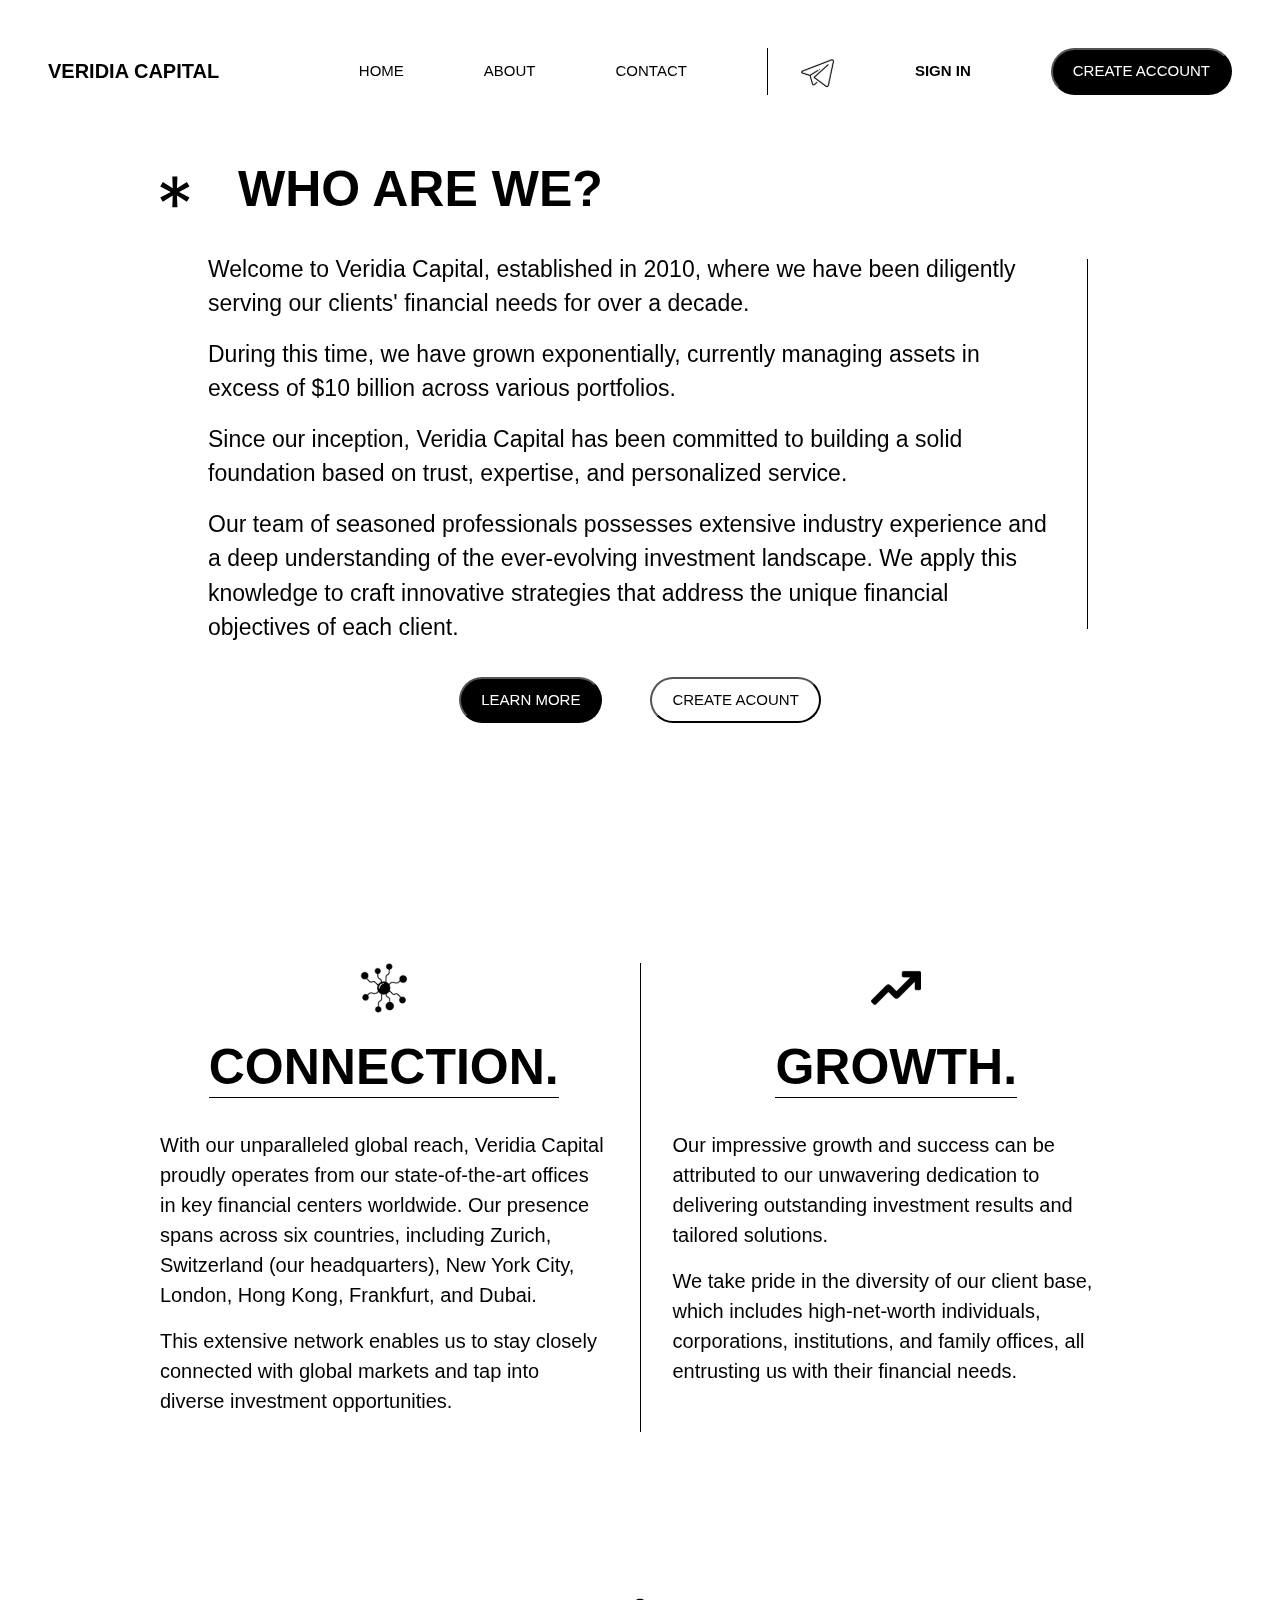
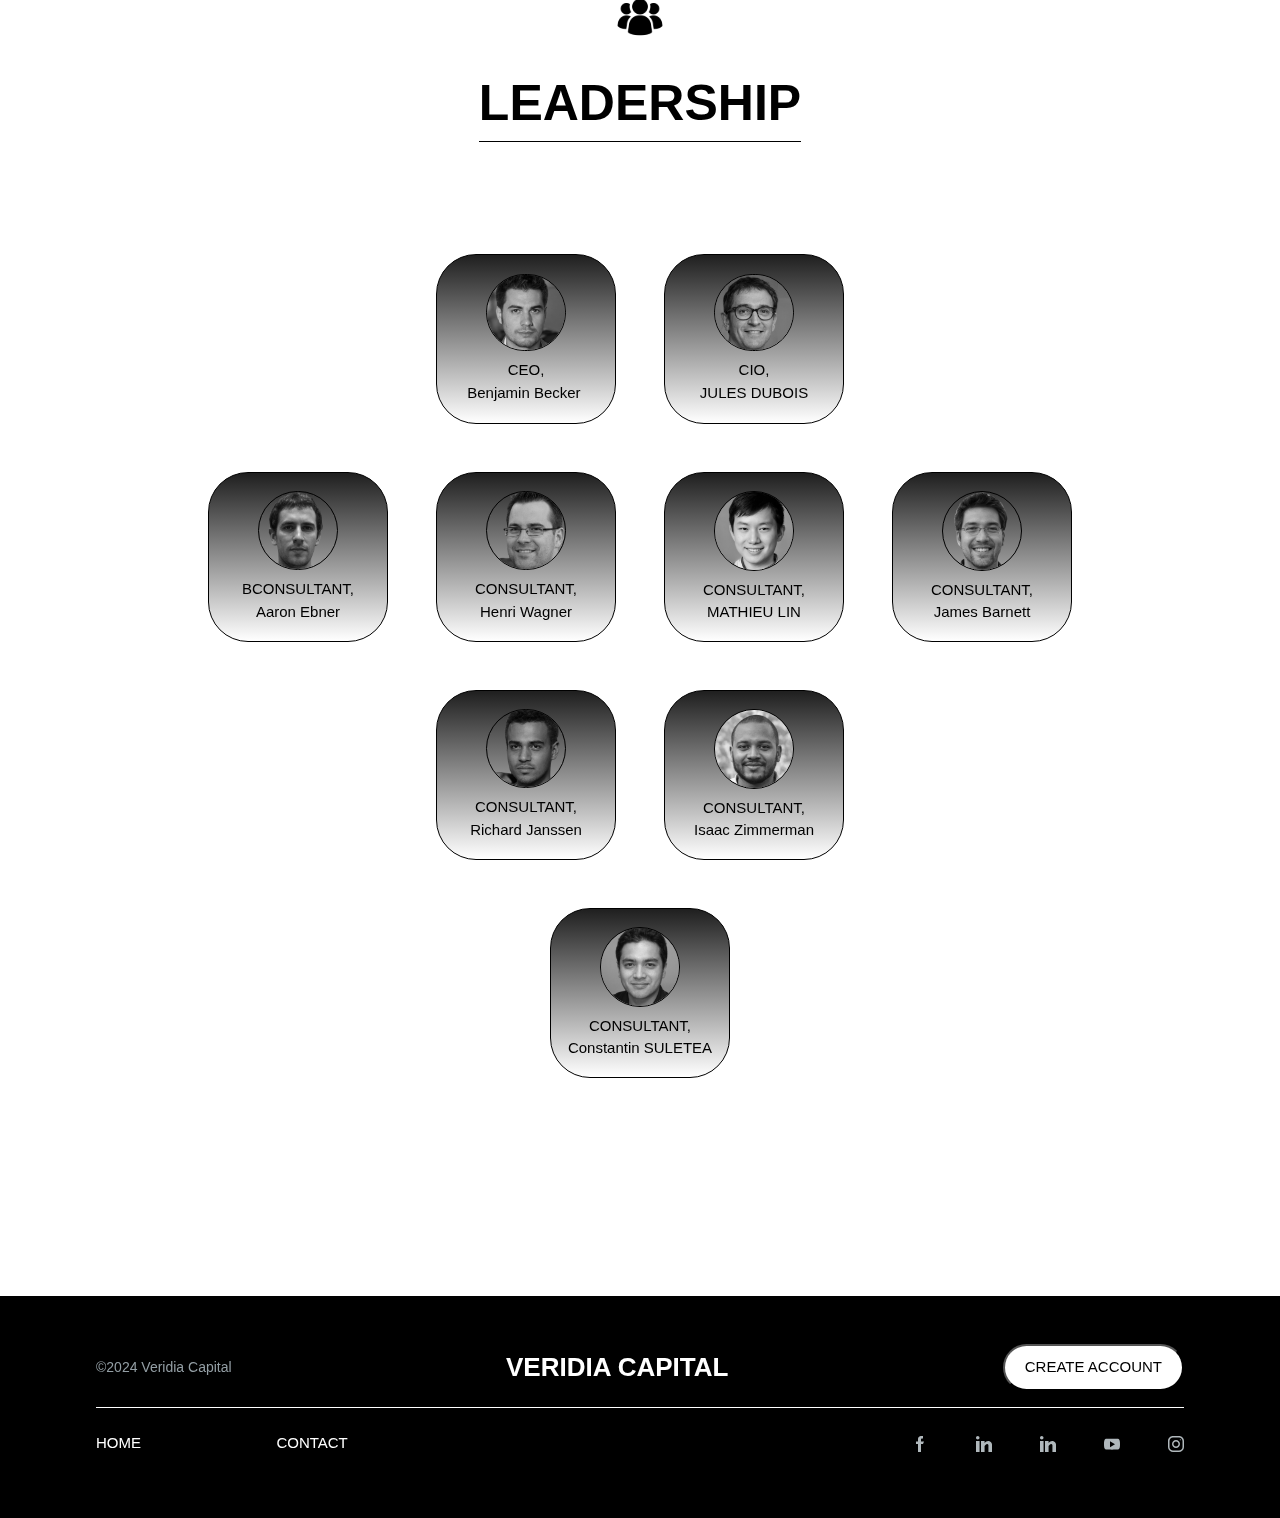
==== commit 81d108dd: "update" ====
--- a/index.html
+++ b/index.html
@@ -19,7 +19,7 @@
         <div class="fs-20 fw-700 d-flex align-items-center">VERIDIA CAPITAL</div>
         <div class="d-flex justify-content-between">
             <ul class="d-flex gap-10 align-items-center m-auto list-style-none">
-                <li><a href="./index.html">HOME</a></li>
+                <li>HOME</li>
                 <li>ABOUT</li>
                 <li><a href="./contact.html">CONTACT</a></li>
             </ul>
@@ -37,7 +37,7 @@
     </nav>
     <div id="nav-responsive">
         <ul class="nav-ul-responsive">
-            <li><a href="./index.html">HOME</a></li>
+            <li>HOME</li>
             <li>ABOUT</li>
             <li><a href="./contact.html">CONTACT</a></li>
             <li>TELEGRAM</li>
@@ -217,7 +217,7 @@
         </div>
         <div class="footer-section-above pt-4">
             <ul class="footer-below-ul ">
-                <li><a href="./index.html">HOME</a></li>
+                <li>HOME</li>
                 <li><a href="./contact.html">CONTACT</a></li>
                 <li>CONTACT</li>
             </ul>
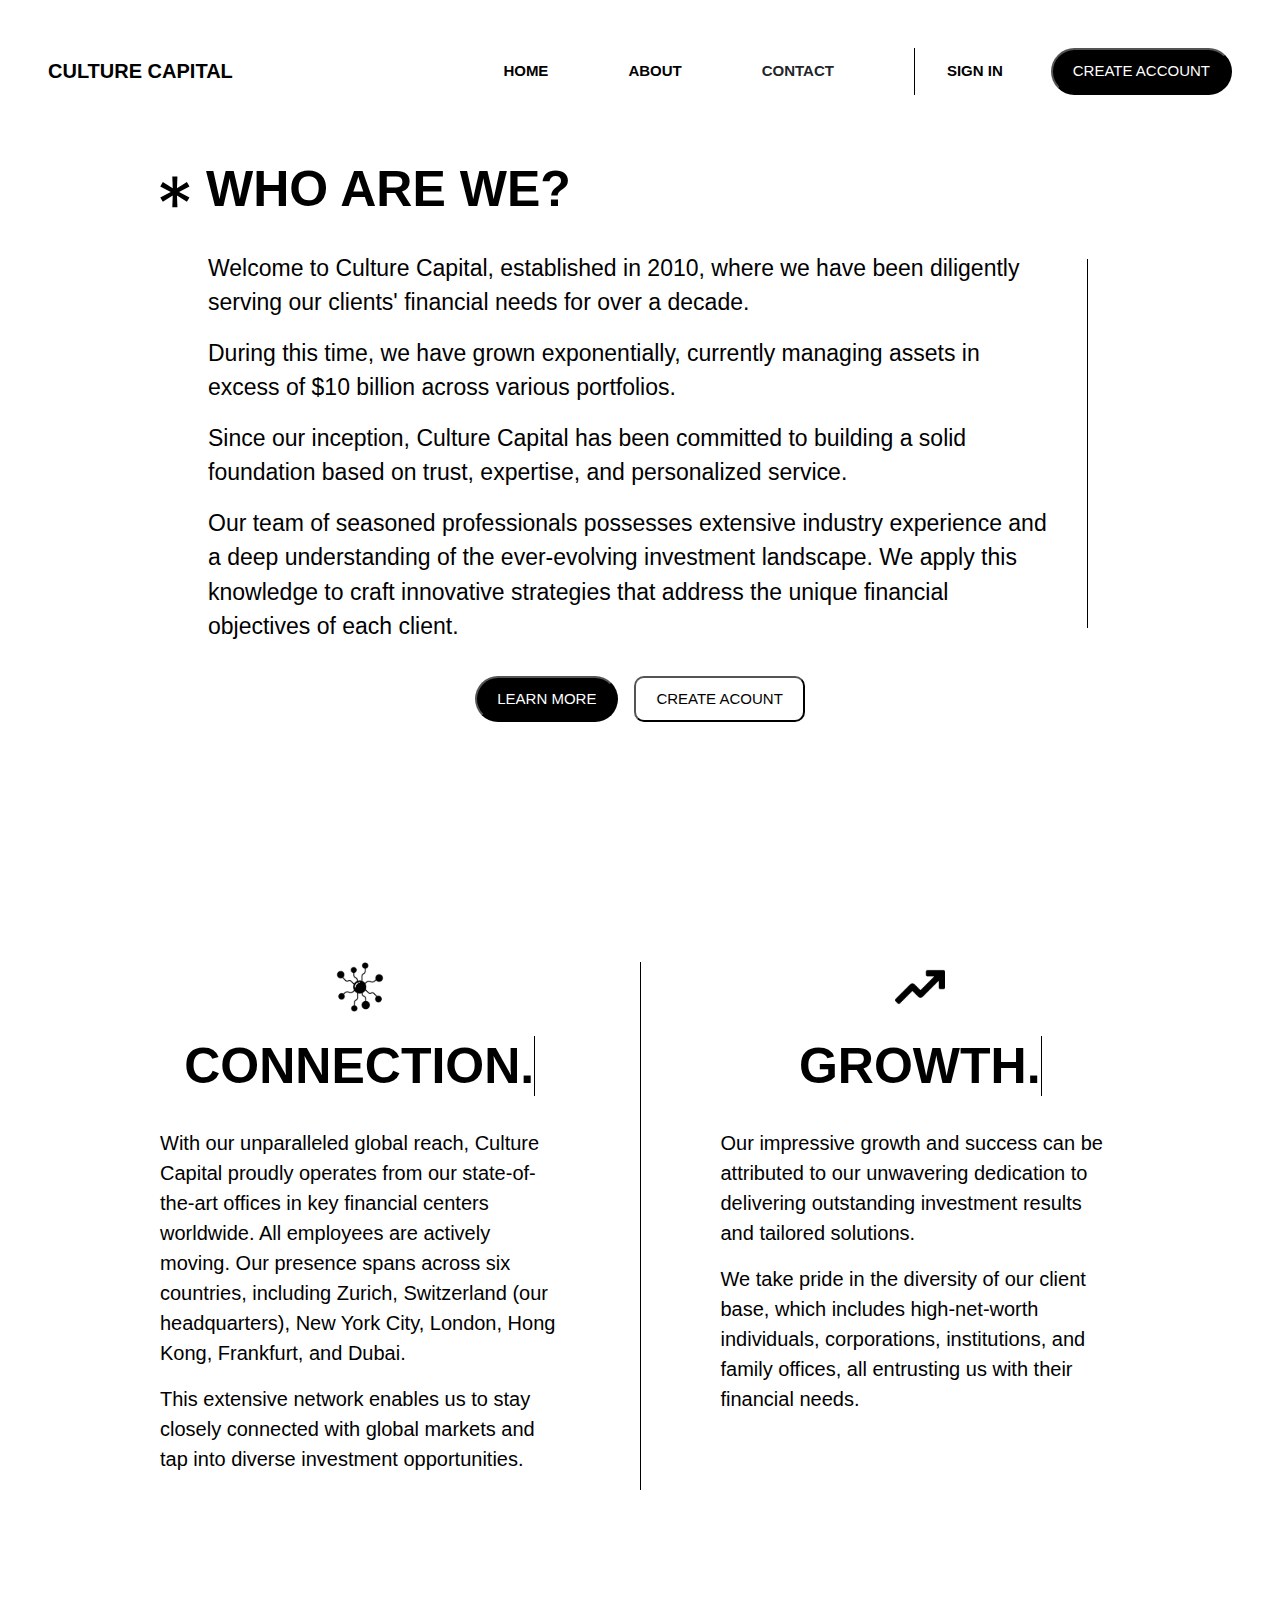
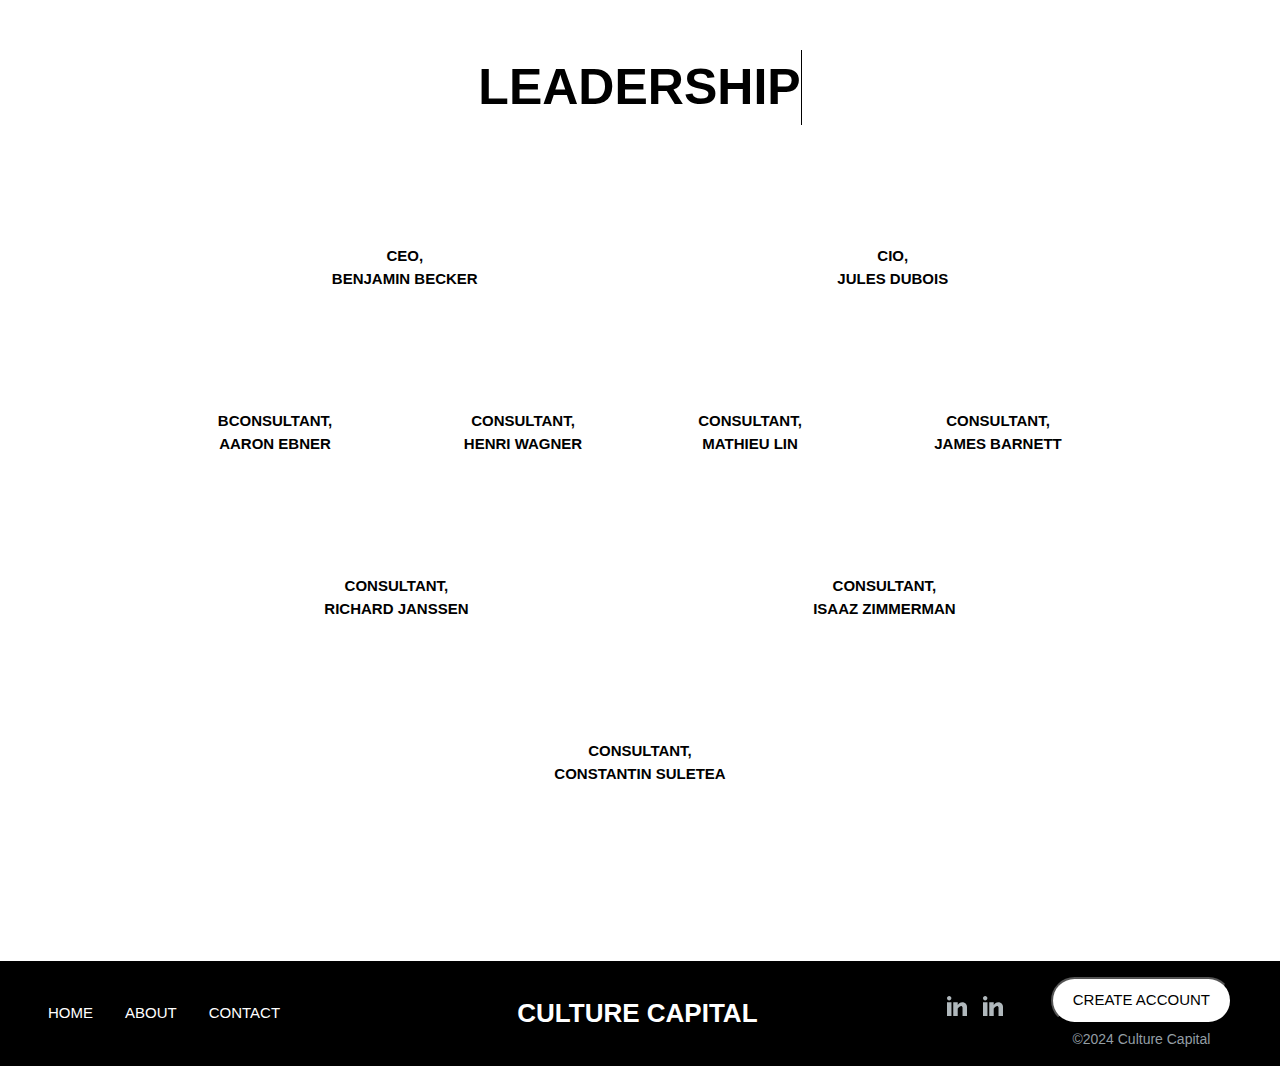
==== commit a85409c9: "create-account" ====
--- a/index.html
+++ b/index.html
@@ -1,56 +1,58 @@
 <!DOCTYPE html>
 <html lang="en">
-  <head>
+
+<head>
     <meta charset="UTF-8" />
     <meta name="viewport" content="width=device-width, initial-scale=1.0" />
-    <title>Veridia Capital</title>
-    <meta name="description" content="Veridia-Capital is a leading investment firm specializing in sustainable and socially responsible investments. Explore our diverse portfolio and innovative approach to finance for a brighter, greener future.">
-    <link
-      rel="stylesheet"
-      href="https://cdn.jsdelivr.net/npm/bootstrap@4.3.1/dist/css/bootstrap.min.css"
-      integrity="sha384-ggOyR0iXCbMQv3Xipma34MD+dH/1fQ784/j6cY/iJTQUOhcWr7x9JvoRxT2MZw1T"
-      crossorigin="anonymous"
-    />
-    <link rel="stylesheet" href="https://cdnjs.cloudflare.com/ajax/libs/font-awesome/4.7.0/css/font-awesome.min.css">
+    <title>Culture Capital</title>
+    <meta name="description"
+        content="Culture-Capital is a leading investment firm specializing in sustainable and socially responsible investments. Explore our diverse portfolio and innovative approach to finance for a brighter, greener future.">
+    <link href="https://cdn.jsdelivr.net/npm/bootstrap@5.3.3/dist/css/bootstrap.min.css" rel="stylesheet">
+    <script src="https://cdn.jsdelivr.net/npm/bootstrap@5.3.3/dist/js/bootstrap.bundle.min.js"></script>
     <link href="./assets/css/style.css" rel="stylesheet" />
-  </head>
-  <body>
+</head>
+
+<body>
     <nav class="d-flex justify-content-between p-5 topnav" id="myTopnav">
-        <div class="fs-20 fw-700 d-flex align-items-center">VERIDIA CAPITAL</div>
+        <div class="fs-20 fw-700 d-flex align-items-center">CULTURE CAPITAL</div>
         <div class="d-flex justify-content-between">
-            <ul class="d-flex gap-10 align-items-center m-auto list-style-none">
+            <ul class="d-flex gap-10 align-items-center m-auto list-style-none fw-600">
                 <li>HOME</li>
                 <li>ABOUT</li>
-                <li><a href="./contact.html">CONTACT</a></li>
+                <li><a href="./contact.html" class="text-dark">CONTACT</a></li>
             </ul>
             <div class="border-left-vertical"></div>
             <div class="d-flex gap-5 align-items-center m-auto">
-                    <img src="./assets/img/TG.svg"></img>
-                    <div class="fw-700 fs-15">SIGN IN</div>
+                <div class="fw-700 fs-15">SIGN IN</div>
+                <a href="./create-account.html">
                     <button class="nav-create-account-button">CREATE ACCOUNT</button>
+                </a>
             </div>
         </div>
-       
+
         <a href="javascript:void(0);" class="icon" onclick="myFunction()">
             <i class="fa fa-bars"></i>
         </a>
     </nav>
     <div id="nav-responsive">
         <ul class="nav-ul-responsive">
-            <li>HOME</li>
+            <li><a href="./index.html">HOME</a></li>
             <li>ABOUT</li>
             <li><a href="./contact.html">CONTACT</a></li>
             <li>TELEGRAM</li>
             <li>SIGN IN</li>
-            <li>CREATE ACCOUNT</li>
+            <li><a href="./create-account.html">CREATE ACCOUNT</a></li>
         </ul>
     </div>
-    <div class="content" >
+    <div class="content">
         <section class="mb-15">
             <h1 class="d-flex gap-3 fw-700 fs-75">
-                    <svg class="star-svg" width="50" height="50" viewBox="0 0 54 57" fill="none" xmlns="http://www.w3.org/2000/svg" style="padding-top: 1rem;">
-                        <path d="M22.1477 56.0455L22.9148 34.9517L5.08097 46.2656L0.478694 38.2116L19.2713 28.4318L0.478694 18.652L5.08097 10.598L22.9148 21.9119L22.1477 0.818179H31.3523L30.5852 21.9119L48.419 10.598L53.0213 18.652L34.2287 28.4318L53.0213 38.2116L48.419 46.2656L30.5852 34.9517L31.3523 56.0455H22.1477Z" fill="black"/>
-                    </svg>
+                <svg class="star-svg" width="50" height="50" viewBox="0 0 54 57" fill="none"
+                    xmlns="http://www.w3.org/2000/svg" style="padding-top: 1rem;">
+                    <path
+                        d="M22.1477 56.0455L22.9148 34.9517L5.08097 46.2656L0.478694 38.2116L19.2713 28.4318L0.478694 18.652L5.08097 10.598L22.9148 21.9119L22.1477 0.818179H31.3523L30.5852 21.9119L48.419 10.598L53.0213 18.652L34.2287 28.4318L53.0213 38.2116L48.419 46.2656L30.5852 34.9517L31.3523 56.0455H22.1477Z"
+                        fill="black" />
+                </svg>
                 <span>WHO ARE WE?</span>
             </h1>
             <div class="d-flex">
@@ -59,29 +61,41 @@
                         <div>
                             <div class="border-bottom-horizontal mb-4 w-80"></div>
                             <p>
-                                Welcome to Veridia Capital, established in 2010, where we have been diligently serving our clients' financial needs for over a decade. 
-                            </p>
-                            <p>
-                                During this time, we have grown exponentially, currently managing assets in excess of $10 billion across various portfolios.
-                            </p> 
-                            <p>
-                                Since our inception, Veridia Capital has been committed to building a solid foundation based on trust, expertise, and personalized service.
-
-                            </p> 
-                            <p>
-                                Our team of seasoned professionals possesses extensive industry experience and a deep understanding of the ever-evolving investment landscape. We apply this knowledge to craft innovative strategies that address the unique financial objectives of each client.
-                            </p>
-                        </div> 
+                                Welcome to Culture Capital, established in 2010, where we have been diligently serving
+                                our clients' financial needs for over a decade.
+                            </p>
+                            <p>
+                                During this time, we have grown exponentially, currently managing assets in excess of
+                                $10 billion across various portfolios.
+                            </p>
+                            <p>
+                                Since our inception, Culture Capital has been committed to building a solid foundation
+                                based on trust, expertise, and personalized service.
+
+                            </p>
+                            <p>
+                                Our team of seasoned professionals possesses extensive industry experience and a deep
+                                understanding of the ever-evolving investment landscape. We apply this knowledge to
+                                craft innovative strategies that address the unique financial objectives of each client.
+                            </p>
+                        </div>
                         <div class="border-right-vertical"></div>
                     </div>
                     <div class="d-flex justify-content-center gap-3 mt-3">
                         <button class="content-learn-more-button">LEARN MORE</button>
-                        <button class="content-create-account-button">CREATE ACOUNT</button>
-                    </div>
-                </div>
-                <div class="d-flex w-100 logo-first-image">
-                  <img class="w-100 logo-first-image1" src="./assets/img/LOGO.svg" alt="" style="mix-blend-mode:overlay">
-                </div>
+                        <a href="./create-account.html">
+                            <button class="content-create-account-button">CREATE ACOUNT</button>
+                        </a>
+                    </div>
+                </div>
+                <div class="d-flex flex-column justify-content-center align-items-center w-100 logo-first-image">
+                    <span class="pb-3 fs-30 fw-600">CULTURE.</span>
+                    <span class="fs-20">2024</span>
+                </div>
+                <!-- <div class="d-flex w-100 logo-first-image">
+                    <img class="w-100 logo-first-image1" src="./assets/img/LOGO.svg" alt=""
+                        style="mix-blend-mode:overlay">
+                </div> -->
             </div>
         </section>
         <section class="d-flex mb-10 leadership-wrap">
@@ -94,166 +108,162 @@
                 </div>
                 <div class="fs-20">
                     <p>
-                        With our unparalleled global reach, Veridia Capital proudly operates from our state-of-the-art offices in key financial centers worldwide. Our presence spans across six countries, including Zurich, Switzerland (our headquarters), New York City, London, Hong Kong, Frankfurt, and Dubai. 
-                    </p>
-                    <p>
-                        This extensive network enables us to stay closely connected with global markets and tap into diverse investment opportunities.
+                        With our unparalleled global reach, Culture Capital proudly operates from our state-of-the-art
+                        offices in key financial centers worldwide. All employees are actively moving. Our presence
+                        spans across six countries, including Zurich, Switzerland (our headquarters), New York City,
+                        London, Hong Kong, Frankfurt, and Dubai.
+                    </p>
+                    <p>
+                        This extensive network enables us to stay closely connected with global markets and tap into
+                        diverse investment opportunities.
                     </p>
                 </div>
             </div>
             <div class="border-right-vertical-second"></div>
             <div class="width-50">
-                <div class="text-center mb-4"> 
-                    <img src="./assets/img/graph 1.svg"  class="pb-4"/>
+                <div class="text-center mb-4">
+                    <img src="./assets/img/graph 1.svg" class="pb-4" />
                     <div class="d-flex justify-content-center">
                         <h2 class="fw-700 fs-50 border-bottom-horizontal">GROWTH.</h2>
                     </div>
                 </div>
                 <div class="fs-20">
                     <p>
-                        Our impressive growth and success can be attributed to our unwavering dedication to delivering outstanding investment results and tailored solutions. 
-                    </p>
-                        
-                    <p>
-                        We take pride in the diversity of our client base, which includes high-net-worth individuals, corporations, institutions, and family offices, all entrusting us with their financial needs.
+                        Our impressive growth and success can be attributed to our unwavering dedication to delivering
+                        outstanding investment results and tailored solutions.
+                    </p>
+
+                    <p>
+                        We take pride in the diversity of our client base, which includes high-net-worth individuals,
+                        corporations, institutions, and family offices, all entrusting us with their financial needs.
                     </p>
                 </div>
             </div>
         </section>
-        <section>
+        <section class="mb-10">
             <div class="text-center mb-7">
-                <img src="./assets/img/graph 2.svg" class="pb-4" />
+                <!-- <img src="./assets/img/graph 2.svg" class="pb-4" /> -->
                 <div class="fs-50 fw-700 d-flex justify-content-center">
                     <div class="border-bottom-horizontal" style="width: fit-content;">LEADERSHIP</div>
                 </div>
             </div>
             <div>
-                <div class="d-flex justify-content-center gap-3 mb-5 leadership-wrap-person">
-                    <div class="person-background">
-                        <img class="person-background-avatar" src="./assets/img/persons/CEO Benjamin Becker.png" />
-                        <div class="text-center pt-2">
+                <div class="d-flex justify-content-around gap-3 mb-7 leadership-wrap-person">
+                    <div class="">
+                        <!-- <img class="person-background-avatar" src="./assets/img/persons/CEO Benjamin Becker.png" /> -->
+                        <div class="text-center pt-2 fs-15 fw-600">
                             <span>CEO,</span><br>
-                            <span>Benjamin Becker </span>
-                        </div>
-                    </div>
-                    <div class="person-background">
-                        <img class="person-background-avatar" src="./assets/img/persons/JULES DUBOIS.png" />
-                        <div class="text-center pt-2">
+                            <span>BENJAMIN BECKER</span>
+                        </div>
+                    </div>
+                    <div class="">
+                        <!-- <img class="person-background-avatar" src="./assets/img/persons/JULES DUBOIS.png" /> -->
+                        <div class="text-center pt-2 fs-15 fw-600">
                             <span>CIO,</span><br>
                             <span>JULES DUBOIS</span>
                         </div>
                     </div>
                 </div>
-                <div class="d-flex justify-content-center gap-3 leadership-wrap ">
-                    <div class="d-flex flex-row gap-3 mb-5 leadership-wrap-person" >
-                        <div class="person-background">
-                            <img class="person-background-avatar" src="./assets/img/persons/Aaron Ebner.png" />
-                            <div class="text-center pt-2">
+                <div class="d-flex leadership-wrap ">
+                    <div class="d-flex width-50 justify-content-around gap-3 mb-7 leadership-wrap-person">
+                        <div class="">
+                            <!-- <img class="person-background-avatar" src="./assets/img/persons/Aaron Ebner.png" /> -->
+                            <div class="text-center pt-2 fs-15 fw-600">
                                 <span>BCONSULTANT,</span><br>
-                                <span>Aaron Ebner</span>
-                            </div>
-                        </div>
-                        <div class="person-background">
-                            <img class="person-background-avatar" src="./assets/img/persons/Henri Wagner.png" />
-                            <div class="text-center pt-2">
+                                <span>AARON EBNER</span>
+                            </div>
+                        </div>
+                        <div class="">
+                            <!-- <img class="person-background-avatar" src="./assets/img/persons/Henri Wagner.png" /> -->
+                            <div class="text-center pt-2 fs-15 fw-600">
                                 <span>CONSULTANT,</span><br>
-                                <span>Henri Wagner</span>
-                            </div>
-                        </div>
-                    </div>
-                    <div class="d-flex flex-row gap-3 mb-5 leadership-wrap-person" >
-                        <div class="person-background">
-                            <img class="person-background-avatar" src="./assets/img/persons/MATHIEU LIN.png" />
-                            <div class="text-center pt-2">
+                                <span>HENRI WAGNER</span>
+                            </div>
+                        </div>
+                    </div>
+                    <div class="d-flex width-50 justify-content-around gap-3 mb-7 leadership-wrap-person">
+                        <div class="">
+                            <!-- <img class="person-background-avatar" src="./assets/img/persons/MATHIEU LIN.png" /> -->
+                            <div class="text-center pt-2 fs-15 fw-600">
                                 <span>CONSULTANT,</span><br>
                                 <span>MATHIEU LIN</span>
                             </div>
                         </div>
-                        <div class="person-background">
-                            <img class="person-background-avatar" src="./assets/img/persons/James Barnett.png" />
-                            <div class="text-center pt-2">
+                        <div class="">
+                            <!-- <img class="person-background-avatar" src="./assets/img/persons/James Barnett.png" /> -->
+                            <div class="text-center pt-2 fs-15 fw-600">
                                 <span>CONSULTANT,</span><br>
-                                <span>James Barnett</span>
-                            </div>
-                        </div>
-                    </div>
-                </div>
-                <div class="d-flex justify-content-center gap-3 mb-5 leadership-wrap-person">
-                    <div class="person-background">
-                        <img class="person-background-avatar" src="./assets/img/persons/Richard Janssen.png" />
-                        <div class="text-center pt-2">
+                                <span>JAMES BARNETT</span>
+                            </div>
+                        </div>
+                    </div>
+                </div>
+                <div class="d-flex justify-content-around gap-3 mb-7 leadership-wrap-person">
+                    <div class="">
+                        <!-- <img class="person-background-avatar" src="./assets/img/persons/Richard Janssen.png" /> -->
+                        <div class="text-center pt-2 fs-15 fw-600">
                             <span>CONSULTANT,</span><br>
-                            <span>Richard Janssen</span>
-                        </div>
-                    </div>
-                    <div class="person-background">
-                        <img class="person-background-avatar" src="./assets/img/persons/Isaac Zimmerman.png" />
-                        <div class="text-center pt-2">
+                            <span>RICHARD JANSSEN</span>
+                        </div>
+                    </div>
+                    <div class="">
+                        <!-- <img class="person-background-avatar" src="./assets/img/persons/Isaac Zimmerman.png" /> -->
+                        <div class="text-center pt-2 fs-15 fw-600">
                             <span>CONSULTANT,</span><br>
-                            <span>Isaac Zimmerman</span>
-                        </div>
-                    </div>
-                </div>
-                <div class="d-flex justify-content-center gap-3 mb-5 leadership-wrap-person">
-                    <div class="person-background">
-                        <img class="person-background-avatar" src="./assets/img/persons/Constantin SULETEA.png" />
-                        <div class="text-center pt-2">
+                            <span>ISAAZ ZIMMERMAN</span>
+                        </div>
+                    </div>
+                </div>
+                <div class="d-flex justify-content-center gap-3 mb-7 leadership-wrap-person">
+                    <div class="">
+                        <!-- <img class="person-background-avatar" src="./assets/img/persons/Constantin SULETEA.png" /> -->
+                        <div class="text-center pt-2 fs-15 fw-600">
                             <span>CONSULTANT,</span><br>
-                            <span>Constantin SULETEA</span>
-                        </div>
-                    </div>
-                </div>
-            </div>
-            <div class="d-flex justify-content-center mt_-6 w-100">
-                <img class="logo-image-buttom" src="./assets/img/LOGO.svg" alt="" width="400px" style="mix-blend-mode:overlay">
-              </div>
+                            <span>CONSTANTIN SULETEA</span>
+                        </div>
+                    </div>
+                </div>
+            </div>
         </section>
     </div>
-    <footer class="mt_-6">
-        <div class="footer-section-above border-bottom-horizontal-white">
-            <span class="footer-2024">©2024 Veridia Capital</span>
-            <span class="fs-26 fw-700 footer-logo-title">VERIDIA CAPITAL</span>
-            <button class="footer-create-account-button">CREATE ACCOUNT</button>
-        </div>
-        <div class="footer-section-above pt-4">
-            <ul class="footer-below-ul ">
-                <li>HOME</li>
-                <li><a href="./contact.html">CONTACT</a></li>
-                <li>CONTACT</li>
+    <footer class="">
+        <div class="footer-section-above">
+            <ul class="footer-below-ul">
+                <li><a href="./index.html" class="text-white">HOME</a></li>
+                <li><a href="./about.html" class="text-white">ABOUT</a></li>
+                <li><a href="./contact.html" class="text-white">CONTACT</a></li>
             </ul>
-            <ul class="d-flex align-items-center list-style-none gap-3">
-                <li><img src="./assets/img/facebook.svg" /></li>
-                <li><img src="./assets/img/linkedin.svg" /></li>
-                <li><img src="./assets/img/x.svg" /></li>
-                <li><img src="./assets/img/youtube.svg" /></li>
-                <li><img src="./assets/img/Instagram.svg" /></li>
-            </ul>
+            <span class="fs-26 fw-700 footer-logo-title ml-5 pl-20">CULTURE CAPITAL</span>
+            <div class="d-flex justify-content-center align-items-center gap-5">
+                <ul class="d-flex align-items-center list-style-none gap-3 footer-ul-icons">
+                    <li><img src="./assets/img/x.svg" width="20" /></li>
+                    <li><img src="./assets/img/linkedin.svg" width="20" /></li>
+                </ul>
+                <div
+                    class="d-flex justify-content-center align-items-center flex-column gap-5px footer-create-account-button-section">
+                    <a href="./create-account.html"><button class="footer-create-account-button">CREATE
+                            ACCOUNT</button></a>
+                    <span class="footer-2024">©2024 Culture Capital</span>
+                </div>
+            </div>
         </div>
     </footer>
-  </body>
-  <script>
+</body>
+<script>
     function myFunction() {
         var element = document.getElementById("nav-responsive");
-            if (element.style.display === "none") {
-                element.style.display = "block";
-            } else {
-                element.style.display = "none";
+        if (element.style.display === "none") {
+            element.style.display = "block";
+        } else {
+            element.style.display = "none";
         }
     }
-    </script>
-  <script
-    src="https://code.jquery.com/jquery-3.3.1.slim.min.js"
+</script>
+<script src="https://code.jquery.com/jquery-3.3.1.slim.min.js"
     integrity="sha384-q8i/X+965DzO0rT7abK41JStQIAqVgRVzpbzo5smXKp4YfRvH+8abtTE1Pi6jizo"
-    crossorigin="anonymous"
-  ></script>
-  <script
-    src="https://cdn.jsdelivr.net/npm/popper.js@1.14.7/dist/umd/popper.min.js"
+    crossorigin="anonymous"></script>
+<script src="https://cdn.jsdelivr.net/npm/popper.js@1.14.7/dist/umd/popper.min.js"
     integrity="sha384-UO2eT0CpHqdSJQ6hJty5KVphtPhzWj9WO1clHTMGa3JDZwrnQq4sF86dIHNDz0W1"
-    crossorigin="anonymous"
-  ></script>
-  <script
-    src="https://cdn.jsdelivr.net/npm/bootstrap@4.3.1/dist/js/bootstrap.min.js"
-    integrity="sha384-JjSmVgyd0p3pXB1rRibZUAYoIIy6OrQ6VrjIEaFf/nJGzIxFDsf4x0xIM+B07jRM"
-    crossorigin="anonymous"
-  ></script>
-</html>
+    crossorigin="anonymous"></script>
+
+</html>--- a/assets/css/style.css
+++ b/assets/css/style.css
@@ -35,14 +35,38 @@
   font-size: 26px;
 }
 
+.fs-30 {
+  font-size: 30px;
+}
+
+.fs-36 {
+  font-size: 36px;
+}
+
+.fs-40 {
+  font-size: 40px;
+}
+
 .fs-50 {
   font-size: 50px;
 }
 
+.fs-64 {
+  font-size: 64px;
+}
+
 .fs-75 {
   font-size: 75px;
 }
 
+.gap-5px {
+  gap: 5px;
+}
+
+.gap-1 {
+  gap: 1rem;
+}
+
 .gap-3 {
   gap: 3rem;
 }
@@ -71,6 +95,14 @@
   padding-left: 3rem;
 }
 
+.pl-20 {
+  padding-left: 5rem;
+}
+
+.w-20 {
+  width: 20%;
+}
+
 .w-40 {
   width: 40%;
 }
@@ -79,18 +111,26 @@
   width: 60%;
 }
 
+.w-70 {
+  width: 70%;
+}
+
 .w-80 {
   width: 80%;
 }
 
 .h-80 {
   height: 80%;
+}
+
+.mt-10 {
+  margin-top: 10rem;
 }
 
 .border-left-vertical {
   border-left: 1px solid;
   margin-left: 10rem;
-  margin-right: 2rem;
+  margin-right: 10rem;
 }
 
 .list-style-none {
@@ -98,8 +138,7 @@
 }
 
 .border-bottom-horizontal {
-  border-bottom: 1px solid;
-  width: fit-content;
+  border-right: 1px solid;
 }
 
 .border-right-vertical {
@@ -109,7 +148,7 @@
 
 .border-right-vertical-second {
   border-right: 1px solid;
-  margin: 0 2rem;
+  margin: 0 5rem;
 }
 
 .nav-create-account-button {
@@ -131,6 +170,11 @@
   border-radius: 39px;
   padding: 10px 20px;
   background-color: transparent;
+  border-radius: 10px;
+}
+
+.mb-7 {
+  margin-bottom: 7rem;
 }
 
 .mb-15 {
@@ -141,9 +185,7 @@
   margin-bottom: 10rem;
 }
 
-.mb-7 {
-  margin-bottom: 7rem;
-}
+
 
 .person-background {
   background: linear-gradient(180deg, #1f1f1f 0%, rgba(31, 31, 31, 0) 100%);
@@ -166,7 +208,7 @@
 
 footer {
   background-color: black;
-  padding: 3rem 6rem;
+  padding: 1rem 3rem;
 }
 
 .footer-section-above {
@@ -193,6 +235,7 @@
   color: white;
   align-items: center;
   list-style: none;
+  margin-bottom: 0;
 }
 
 .mt_-6 {
@@ -241,7 +284,7 @@
 }
 
 a {
-  color: black;
+  /* color: black; */
   text-decoration: none;
   background-color: transparent;
 }
@@ -252,6 +295,23 @@
   width: 40%;
 }
 
+/* Create account page */
+.create-account-input {
+  border: 1px solid #cacaca;
+  background-color: #D9D9D959;
+  box-shadow: 0px 4px 4px 0px #00000040;
+}
+
+.text-6E6E6E {
+  color: #6E6E6E;
+}
+
+.signup-button-line {
+  flex: 1;
+  border-top: 2px solid #6E6E6E;
+  margin: 20px 0;
+}
+
 @media only screen and (max-width: 1636px) {
   .person-background {
     background: linear-gradient(180deg, #1f1f1f 0%, rgba(31, 31, 31, 0) 100%);
@@ -329,10 +389,6 @@
   }
 
   .logo-first-image {
-    width: auto !important;
-  }
-
-  .logo-first-image1 {
     display: none !important;
   }
 
@@ -384,10 +440,6 @@
   }
 
   .logo-first-image {
-    width: auto !important;
-  }
-
-  .logo-first-image1 {
     display: none !important;
   }
 
@@ -432,11 +484,17 @@
     flex-direction: column;
     width: 100%;
   }
+
   .w-40 {
     width: 100%;
   }
+
   .w-60 {
     width: 100%;
+  }
+
+  .footer-logo-title {
+    display: none;
   }
 }
 
@@ -471,16 +529,22 @@
     margin-bottom: 3rem;
   }
 
-  .footer-logo-title {
-    display: none;
-  }
-
   .gap-3 {
     gap: 1rem;
   }
 
   .gap-5 {
     gap: 1rem;
+  }
+}
+
+@media only screen and (max-width: 650px) {
+  .footer-create-account-button-section {
+    display: none !important;
+  }
+
+  .footer-ul-icons {
+    margin: 0 !important;
   }
 }
 
@@ -548,4 +612,19 @@
   .mb-5 {
     margin-bottom: 1rem !important;
   }
+}
+
+/* Create account page mobile responsive */
+@media only screen and (max-width: 1300px) {
+  .m-1300-create-account-hrizontal-line-section {
+    display: none !important;
+  }
+
+  .m-1300-create-account-form-section {
+    justify-content: center;
+  }
+
+  .m-1300-create-account-form-width {
+    width: 60%;
+  }
 }